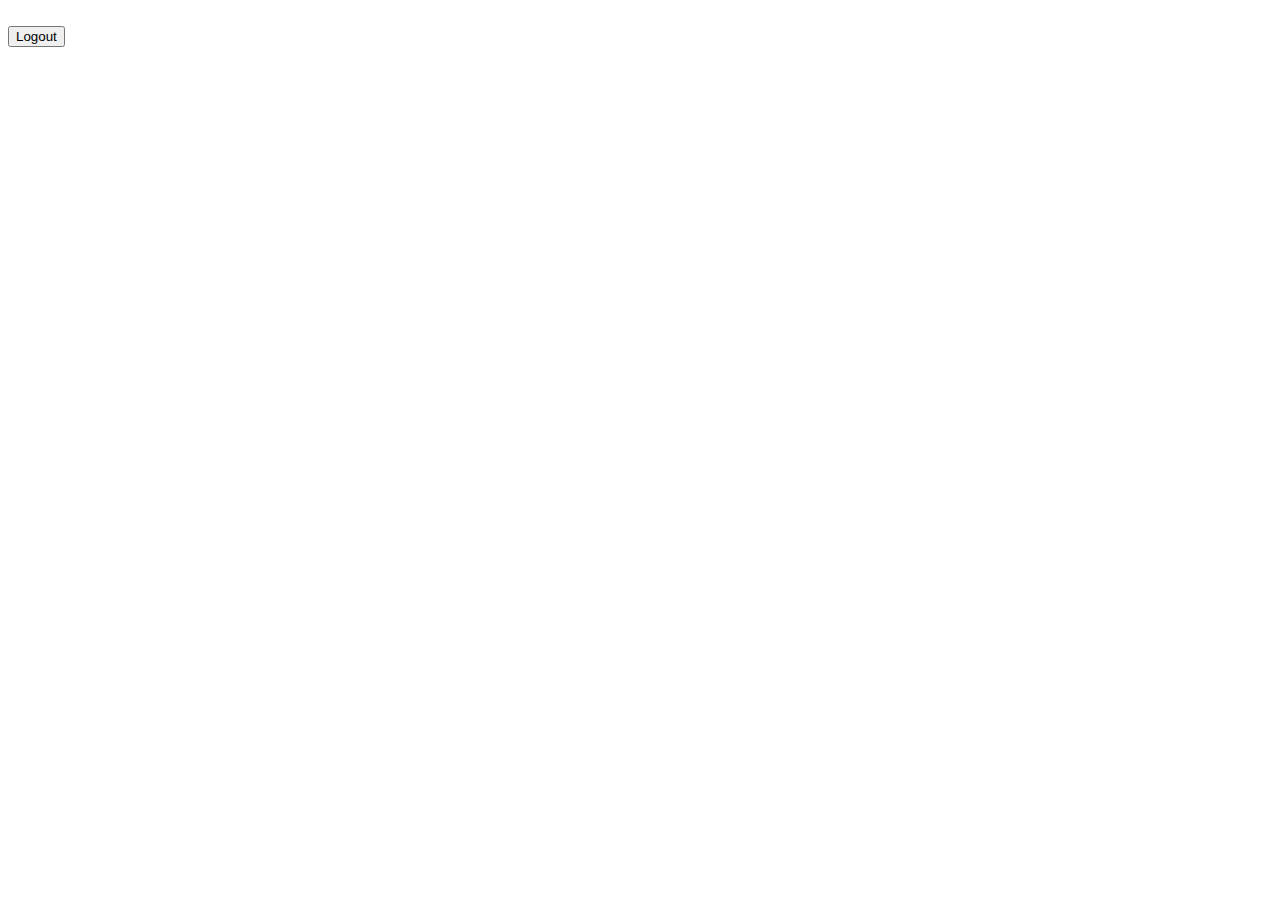
==== home.html @ 81454a22 "Add files via upload" ====
<!DOCTYPE html>
<html lang="en">
<head>
    <link rel="icon" type="image/png" href="favicons/icons-favicon.ico">

<link rel="stylesheet" type="text/css" href="css/css-bootstrap.min.css">

<link rel="stylesheet" type="text/css" href="css/css-font-awesome.min.css">

<link rel="stylesheet" type="text/css" href="css/css-material-design-iconic-font.min.css">

<link rel="stylesheet" type="text/css" href="css/animate-animate.css">

<link rel="stylesheet" type="text/css" href="css/css-hamburgers-hamburgers.min.css">

<link rel="stylesheet" type="text/css" href="css/css-animsition.min.css">

<link rel="stylesheet" type="text/css" href="css/select2-select2.min.css">

<link rel="stylesheet" type="text/css" href="css/daterangepicker-daterangepicker.css">

<link rel="stylesheet" type="text/css" href="css/css-util.css">
<link rel="stylesheet" type="text/css" href="css/css-main.css">
    <meta charset="UTF-8">
    <meta http-equiv="X-UA-Compatible" content="IE=edge">
    <meta name="viewport" content="width=device-width, initial-scale=1.0">
    <script src="s.js"></script>
    <br>
    <div class="wrap-login100-form-btn"style="width: 30%">
        <div class="login100-form-bgbtn"></div>
        <button type="logout" id="logou" class="login100-form-btn" onclick="logout()">Logout</button>
        </div>
        <br>
        <iframe src="https://trinket.io/embed/python/a17ed9e27e?outputOnly=true&runOption=run&start=result" width="100%" height="600" frameborder="0" marginwidth="0" marginheight="0" allowfullscreen></iframe>
    <title>Encrypt!</title>
</head>
<body>
    
</body>
</html>
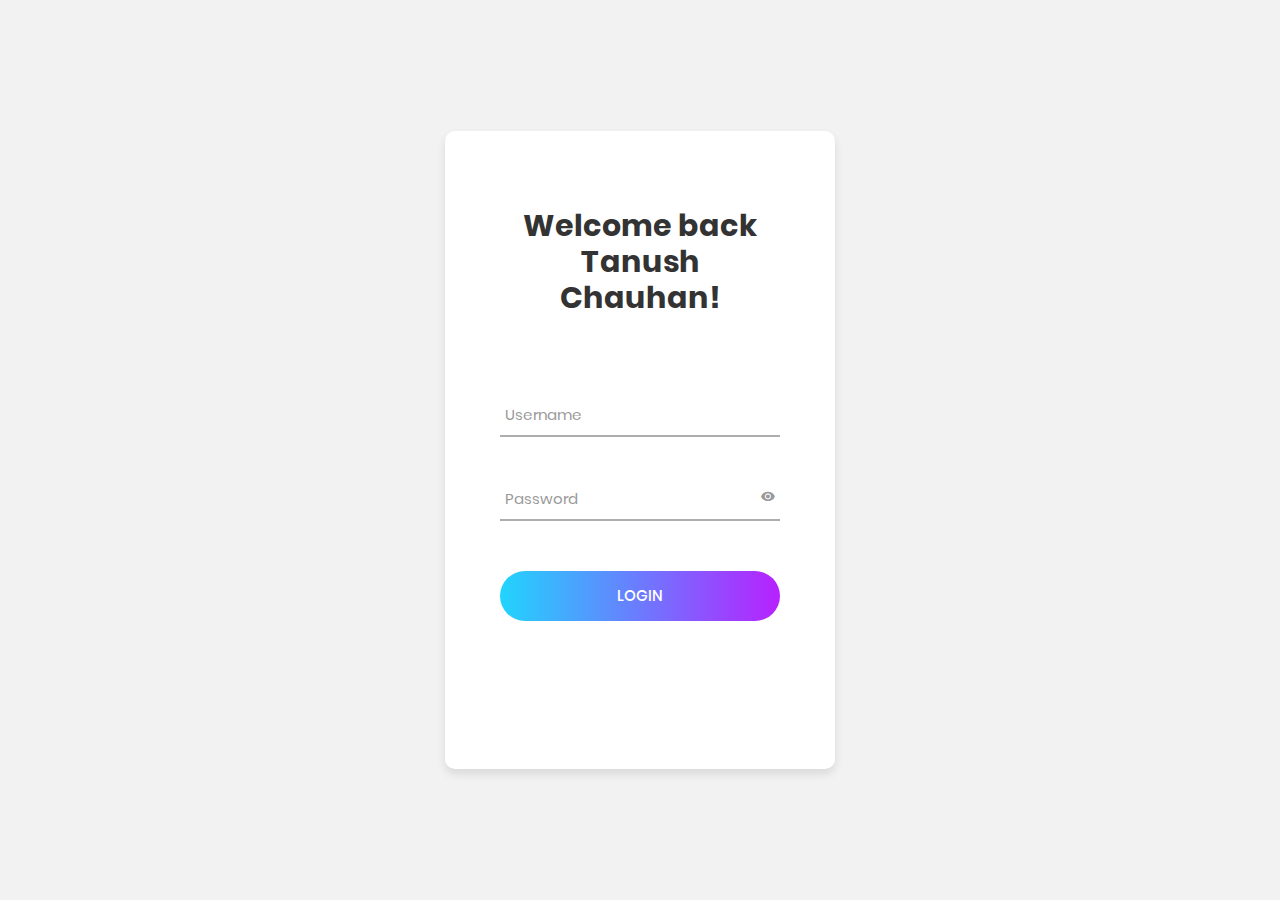
==== commit 10eb454f: "Added faster mode" ====
--- a/home.html
+++ b/home.html
@@ -31,10 +31,11 @@
         <button type="logout" id="logou" class="login100-form-btn" onclick="logout()">Logout</button>
         </div>
         <br>
+        <iframe src="https://trinket.io/embed/python/843df95b56?outputOnly=true&runOption=run&start=result" width="100%" height="600" frameborder="0" marginwidth="0" marginheight="0" allowfullscreen></iframe>
         <iframe src="https://trinket.io/embed/python/a17ed9e27e?outputOnly=true&runOption=run&start=result" width="100%" height="600" frameborder="0" marginwidth="0" marginheight="0" allowfullscreen></iframe>
     <title>Encrypt!</title>
 </head>
 <body>
     
 </body>
-</html>+</html>
--- a/css/css-material-design-iconic-font.min.css
+++ b/css/css-material-design-iconic-font.min.css
@@ -0,0 +1 @@
+@font-face{font-family:Material-Design-Iconic-Font;src:url(../fonts/fonts-Material-Design-Iconic-Font.woff2) format('woff2'),url(../fonts/fonts-Material-Design-Iconic-Font.woff) format('woff'),url(../fonts/fonts-Material-Design-Iconic-Font.ttf) format('truetype')}.zmdi{display:inline-block;font:normal normal normal 14px/1 'Material-Design-Iconic-Font';font-size:inherit;text-rendering:auto;-webkit-font-smoothing:antialiased;-moz-osx-font-smoothing:grayscale}.zmdi-hc-lg{font-size:1.33333333em;line-height:.75em;vertical-align:-15%}.zmdi-hc-2x{font-size:2em}.zmdi-hc-3x{font-size:3em}.zmdi-hc-4x{font-size:4em}.zmdi-hc-5x{font-size:5em}.zmdi-hc-fw{width:1.28571429em;text-align:center}.zmdi-hc-ul{padding-left:0;margin-left:2.14285714em;list-style-type:none}.zmdi-hc-ul>li{position:relative}.zmdi-hc-li{position:absolute;left:-2.14285714em;width:2.14285714em;top:.14285714em;text-align:center}.zmdi-hc-li.zmdi-hc-lg{left:-1.85714286em}.zmdi-hc-border{padding:.1em .25em;border:solid .1em #9e9e9e;border-radius:2px}.zmdi-hc-border-circle{padding:.1em .25em;border:solid .1em #9e9e9e;border-radius:50%}.zmdi.pull-left{float:left;margin-right:.15em}.zmdi.pull-right{float:right;margin-left:.15em}.zmdi-hc-spin{-webkit-animation:zmdi-spin 1.5s infinite linear;animation:zmdi-spin 1.5s infinite linear}.zmdi-hc-spin-reverse{-webkit-animation:zmdi-spin-reverse 1.5s infinite linear;animation:zmdi-spin-reverse 1.5s infinite linear}@-webkit-keyframes zmdi-spin{0%{-webkit-transform:rotate(0deg);transform:rotate(0deg)}100%{-webkit-transform:rotate(359deg);transform:rotate(359deg)}}@keyframes zmdi-spin{0%{-webkit-transform:rotate(0deg);transform:rotate(0deg)}100%{-webkit-transform:rotate(359deg);transform:rotate(359deg)}}@-webkit-keyframes zmdi-spin-reverse{0%{-webkit-transform:rotate(0deg);transform:rotate(0deg)}100%{-webkit-transform:rotate(-359deg);transform:rotate(-359deg)}}@keyframes zmdi-spin-reverse{0%{-webkit-transform:rotate(0deg);transform:rotate(0deg)}100%{-webkit-transform:rotate(-359deg);transform:rotate(-359deg)}}.zmdi-hc-rotate-90{-webkit-transform:rotate(90deg);-ms-transform:rotate(90deg);transform:rotate(90deg)}.zmdi-hc-rotate-180{-webkit-transform:rotate(180deg);-ms-transform:rotate(180deg);transform:rotate(180deg)}.zmdi-hc-rotate-270{-webkit-transform:rotate(270deg);-ms-transform:rotate(270deg);transform:rotate(270deg)}.zmdi-hc-flip-horizontal{-webkit-transform:scale(-1,1);-ms-transform:scale(-1,1);transform:scale(-1,1)}.zmdi-hc-flip-vertical{-webkit-transform:scale(1,-1);-ms-transform:scale(1,-1);transform:scale(1,-1)}.zmdi-hc-stack{position:relative;display:inline-block;width:2em;height:2em;line-height:2em;vertical-align:middle}.zmdi-hc-stack-1x,.zmdi-hc-stack-2x{position:absolute;left:0;width:100%;text-align:center}.zmdi-hc-stack-1x{line-height:inherit}.zmdi-hc-stack-2x{font-size:2em}.zmdi-hc-inverse{color:#fff}.zmdi-3d-rotation:before{content:'\f101'}.zmdi-airplane-off:before{content:'\f102'}.zmdi-airplane:before{content:'\f103'}.zmdi-album:before{content:'\f104'}.zmdi-archive:before{content:'\f105'}.zmdi-assignment-account:before{content:'\f106'}.zmdi-assignment-alert:before{content:'\f107'}.zmdi-assignment-check:before{content:'\f108'}.zmdi-assignment-o:before{content:'\f109'}.zmdi-assignment-return:before{content:'\f10a'}.zmdi-assignment-returned:before{content:'\f10b'}.zmdi-assignment:before{content:'\f10c'}.zmdi-attachment-alt:before{content:'\f10d'}.zmdi-attachment:before{content:'\f10e'}.zmdi-audio:before{content:'\f10f'}.zmdi-badge-check:before{content:'\f110'}.zmdi-balance-wallet:before{content:'\f111'}.zmdi-balance:before{content:'\f112'}.zmdi-battery-alert:before{content:'\f113'}.zmdi-battery-flash:before{content:'\f114'}.zmdi-battery-unknown:before{content:'\f115'}.zmdi-battery:before{content:'\f116'}.zmdi-bike:before{content:'\f117'}.zmdi-block-alt:before{content:'\f118'}.zmdi-block:before{content:'\f119'}.zmdi-boat:before{content:'\f11a'}.zmdi-book-image:before{content:'\f11b'}.zmdi-book:before{content:'\f11c'}.zmdi-bookmark-outline:before{content:'\f11d'}.zmdi-bookmark:before{content:'\f11e'}.zmdi-brush:before{content:'\f11f'}.zmdi-bug:before{content:'\f120'}.zmdi-bus:before{content:'\f121'}.zmdi-cake:before{content:'\f122'}.zmdi-car-taxi:before{content:'\f123'}.zmdi-car-wash:before{content:'\f124'}.zmdi-car:before{content:'\f125'}.zmdi-card-giftcard:before{content:'\f126'}.zmdi-card-membership:before{content:'\f127'}.zmdi-card-travel:before{content:'\f128'}.zmdi-card:before{content:'\f129'}.zmdi-case-check:before{content:'\f12a'}.zmdi-case-download:before{content:'\f12b'}.zmdi-case-play:before{content:'\f12c'}.zmdi-case:before{content:'\f12d'}.zmdi-cast-connected:before{content:'\f12e'}.zmdi-cast:before{content:'\f12f'}.zmdi-chart-donut:before{content:'\f130'}.zmdi-chart:before{content:'\f131'}.zmdi-city-alt:before{content:'\f132'}.zmdi-city:before{content:'\f133'}.zmdi-close-circle-o:before{content:'\f134'}.zmdi-close-circle:before{content:'\f135'}.zmdi-close:before{content:'\f136'}.zmdi-cocktail:before{content:'\f137'}.zmdi-code-setting:before{content:'\f138'}.zmdi-code-smartphone:before{content:'\f139'}.zmdi-code:before{content:'\f13a'}.zmdi-coffee:before{content:'\f13b'}.zmdi-collection-bookmark:before{content:'\f13c'}.zmdi-collection-case-play:before{content:'\f13d'}.zmdi-collection-folder-image:before{content:'\f13e'}.zmdi-collection-image-o:before{content:'\f13f'}.zmdi-collection-image:before{content:'\f140'}.zmdi-collection-item-1:before{content:'\f141'}.zmdi-collection-item-2:before{content:'\f142'}.zmdi-collection-item-3:before{content:'\f143'}.zmdi-collection-item-4:before{content:'\f144'}.zmdi-collection-item-5:before{content:'\f145'}.zmdi-collection-item-6:before{content:'\f146'}.zmdi-collection-item-7:before{content:'\f147'}.zmdi-collection-item-8:before{content:'\f148'}.zmdi-collection-item-9-plus:before{content:'\f149'}.zmdi-collection-item-9:before{content:'\f14a'}.zmdi-collection-item:before{content:'\f14b'}.zmdi-collection-music:before{content:'\f14c'}.zmdi-collection-pdf:before{content:'\f14d'}.zmdi-collection-plus:before{content:'\f14e'}.zmdi-collection-speaker:before{content:'\f14f'}.zmdi-collection-text:before{content:'\f150'}.zmdi-collection-video:before{content:'\f151'}.zmdi-compass:before{content:'\f152'}.zmdi-cutlery:before{content:'\f153'}.zmdi-delete:before{content:'\f154'}.zmdi-dialpad:before{content:'\f155'}.zmdi-dns:before{content:'\f156'}.zmdi-drink:before{content:'\f157'}.zmdi-edit:before{content:'\f158'}.zmdi-email-open:before{content:'\f159'}.zmdi-email:before{content:'\f15a'}.zmdi-eye-off:before{content:'\f15b'}.zmdi-eye:before{content:'\f15c'}.zmdi-eyedropper:before{content:'\f15d'}.zmdi-favorite-outline:before{content:'\f15e'}.zmdi-favorite:before{content:'\f15f'}.zmdi-filter-list:before{content:'\f160'}.zmdi-fire:before{content:'\f161'}.zmdi-flag:before{content:'\f162'}.zmdi-flare:before{content:'\f163'}.zmdi-flash-auto:before{content:'\f164'}.zmdi-flash-off:before{content:'\f165'}.zmdi-flash:before{content:'\f166'}.zmdi-flip:before{content:'\f167'}.zmdi-flower-alt:before{content:'\f168'}.zmdi-flower:before{content:'\f169'}.zmdi-font:before{content:'\f16a'}.zmdi-fullscreen-alt:before{content:'\f16b'}.zmdi-fullscreen-exit:before{content:'\f16c'}.zmdi-fullscreen:before{content:'\f16d'}.zmdi-functions:before{content:'\f16e'}.zmdi-gas-station:before{content:'\f16f'}.zmdi-gesture:before{content:'\f170'}.zmdi-globe-alt:before{content:'\f171'}.zmdi-globe-lock:before{content:'\f172'}.zmdi-globe:before{content:'\f173'}.zmdi-graduation-cap:before{content:'\f174'}.zmdi-home:before{content:'\f175'}.zmdi-hospital-alt:before{content:'\f176'}.zmdi-hospital:before{content:'\f177'}.zmdi-hotel:before{content:'\f178'}.zmdi-hourglass-alt:before{content:'\f179'}.zmdi-hourglass-outline:before{content:'\f17a'}.zmdi-hourglass:before{content:'\f17b'}.zmdi-http:before{content:'\f17c'}.zmdi-image-alt:before{content:'\f17d'}.zmdi-image-o:before{content:'\f17e'}.zmdi-image:before{content:'\f17f'}.zmdi-inbox:before{content:'\f180'}.zmdi-invert-colors-off:before{content:'\f181'}.zmdi-invert-colors:before{content:'\f182'}.zmdi-key:before{content:'\f183'}.zmdi-label-alt-outline:before{content:'\f184'}.zmdi-label-alt:before{content:'\f185'}.zmdi-label-heart:before{content:'\f186'}.zmdi-label:before{content:'\f187'}.zmdi-labels:before{content:'\f188'}.zmdi-lamp:before{content:'\f189'}.zmdi-landscape:before{content:'\f18a'}.zmdi-layers-off:before{content:'\f18b'}.zmdi-layers:before{content:'\f18c'}.zmdi-library:before{content:'\f18d'}.zmdi-link:before{content:'\f18e'}.zmdi-lock-open:before{content:'\f18f'}.zmdi-lock-outline:before{content:'\f190'}.zmdi-lock:before{content:'\f191'}.zmdi-mail-reply-all:before{content:'\f192'}.zmdi-mail-reply:before{content:'\f193'}.zmdi-mail-send:before{content:'\f194'}.zmdi-mall:before{content:'\f195'}.zmdi-map:before{content:'\f196'}.zmdi-menu:before{content:'\f197'}.zmdi-money-box:before{content:'\f198'}.zmdi-money-off:before{content:'\f199'}.zmdi-money:before{content:'\f19a'}.zmdi-more-vert:before{content:'\f19b'}.zmdi-more:before{content:'\f19c'}.zmdi-movie-alt:before{content:'\f19d'}.zmdi-movie:before{content:'\f19e'}.zmdi-nature-people:before{content:'\f19f'}.zmdi-nature:before{content:'\f1a0'}.zmdi-navigation:before{content:'\f1a1'}.zmdi-open-in-browser:before{content:'\f1a2'}.zmdi-open-in-new:before{content:'\f1a3'}.zmdi-palette:before{content:'\f1a4'}.zmdi-parking:before{content:'\f1a5'}.zmdi-pin-account:before{content:'\f1a6'}.zmdi-pin-assistant:before{content:'\f1a7'}.zmdi-pin-drop:before{content:'\f1a8'}.zmdi-pin-help:before{content:'\f1a9'}.zmdi-pin-off:before{content:'\f1aa'}.zmdi-pin:before{content:'\f1ab'}.zmdi-pizza:before{content:'\f1ac'}.zmdi-plaster:before{content:'\f1ad'}.zmdi-power-setting:before{content:'\f1ae'}.zmdi-power:before{content:'\f1af'}.zmdi-print:before{content:'\f1b0'}.zmdi-puzzle-piece:before{content:'\f1b1'}.zmdi-quote:before{content:'\f1b2'}.zmdi-railway:before{content:'\f1b3'}.zmdi-receipt:before{content:'\f1b4'}.zmdi-refresh-alt:before{content:'\f1b5'}.zmdi-refresh-sync-alert:before{content:'\f1b6'}.zmdi-refresh-sync-off:before{content:'\f1b7'}.zmdi-refresh-sync:before{content:'\f1b8'}.zmdi-refresh:before{content:'\f1b9'}.zmdi-roller:before{content:'\f1ba'}.zmdi-ruler:before{content:'\f1bb'}.zmdi-scissors:before{content:'\f1bc'}.zmdi-screen-rotation-lock:before{content:'\f1bd'}.zmdi-screen-rotation:before{content:'\f1be'}.zmdi-search-for:before{content:'\f1bf'}.zmdi-search-in-file:before{content:'\f1c0'}.zmdi-search-in-page:before{content:'\f1c1'}.zmdi-search-replace:before{content:'\f1c2'}.zmdi-search:before{content:'\f1c3'}.zmdi-seat:before{content:'\f1c4'}.zmdi-settings-square:before{content:'\f1c5'}.zmdi-settings:before{content:'\f1c6'}.zmdi-shield-check:before{content:'\f1c7'}.zmdi-shield-security:before{content:'\f1c8'}.zmdi-shopping-basket:before{content:'\f1c9'}.zmdi-shopping-cart-plus:before{content:'\f1ca'}.zmdi-shopping-cart:before{content:'\f1cb'}.zmdi-sign-in:before{content:'\f1cc'}.zmdi-sort-amount-asc:before{content:'\f1cd'}.zmdi-sort-amount-desc:before{content:'\f1ce'}.zmdi-sort-asc:before{content:'\f1cf'}.zmdi-sort-desc:before{content:'\f1d0'}.zmdi-spellcheck:before{content:'\f1d1'}.zmdi-storage:before{content:'\f1d2'}.zmdi-store-24:before{content:'\f1d3'}.zmdi-store:before{content:'\f1d4'}.zmdi-subway:before{content:'\f1d5'}.zmdi-sun:before{content:'\f1d6'}.zmdi-tab-unselected:before{content:'\f1d7'}.zmdi-tab:before{content:'\f1d8'}.zmdi-tag-close:before{content:'\f1d9'}.zmdi-tag-more:before{content:'\f1da'}.zmdi-tag:before{content:'\f1db'}.zmdi-thumb-down:before{content:'\f1dc'}.zmdi-thumb-up-down:before{content:'\f1dd'}.zmdi-thumb-up:before{content:'\f1de'}.zmdi-ticket-star:before{content:'\f1df'}.zmdi-toll:before{content:'\f1e0'}.zmdi-toys:before{content:'\f1e1'}.zmdi-traffic:before{content:'\f1e2'}.zmdi-translate:before{content:'\f1e3'}.zmdi-triangle-down:before{content:'\f1e4'}.zmdi-triangle-up:before{content:'\f1e5'}.zmdi-truck:before{content:'\f1e6'}.zmdi-turning-sign:before{content:'\f1e7'}.zmdi-wallpaper:before{content:'\f1e8'}.zmdi-washing-machine:before{content:'\f1e9'}.zmdi-window-maximize:before{content:'\f1ea'}.zmdi-window-minimize:before{content:'\f1eb'}.zmdi-window-restore:before{content:'\f1ec'}.zmdi-wrench:before{content:'\f1ed'}.zmdi-zoom-in:before{content:'\f1ee'}.zmdi-zoom-out:before{content:'\f1ef'}.zmdi-alert-circle-o:before{content:'\f1f0'}.zmdi-alert-circle:before{content:'\f1f1'}.zmdi-alert-octagon:before{content:'\f1f2'}.zmdi-alert-polygon:before{content:'\f1f3'}.zmdi-alert-triangle:before{content:'\f1f4'}.zmdi-help-outline:before{content:'\f1f5'}.zmdi-help:before{content:'\f1f6'}.zmdi-info-outline:before{content:'\f1f7'}.zmdi-info:before{content:'\f1f8'}.zmdi-notifications-active:before{content:'\f1f9'}.zmdi-notifications-add:before{content:'\f1fa'}.zmdi-notifications-none:before{content:'\f1fb'}.zmdi-notifications-off:before{content:'\f1fc'}.zmdi-notifications-paused:before{content:'\f1fd'}.zmdi-notifications:before{content:'\f1fe'}.zmdi-account-add:before{content:'\f1ff'}.zmdi-account-box-mail:before{content:'\f200'}.zmdi-account-box-o:before{content:'\f201'}.zmdi-account-box-phone:before{content:'\f202'}.zmdi-account-box:before{content:'\f203'}.zmdi-account-calendar:before{content:'\f204'}.zmdi-account-circle:before{content:'\f205'}.zmdi-account-o:before{content:'\f206'}.zmdi-account:before{content:'\f207'}.zmdi-accounts-add:before{content:'\f208'}.zmdi-accounts-alt:before{content:'\f209'}.zmdi-accounts-list-alt:before{content:'\f20a'}.zmdi-accounts-list:before{content:'\f20b'}.zmdi-accounts-outline:before{content:'\f20c'}.zmdi-accounts:before{content:'\f20d'}.zmdi-face:before{content:'\f20e'}.zmdi-female:before{content:'\f20f'}.zmdi-male-alt:before{content:'\f210'}.zmdi-male-female:before{content:'\f211'}.zmdi-male:before{content:'\f212'}.zmdi-mood-bad:before{content:'\f213'}.zmdi-mood:before{content:'\f214'}.zmdi-run:before{content:'\f215'}.zmdi-walk:before{content:'\f216'}.zmdi-cloud-box:before{content:'\f217'}.zmdi-cloud-circle:before{content:'\f218'}.zmdi-cloud-done:before{content:'\f219'}.zmdi-cloud-download:before{content:'\f21a'}.zmdi-cloud-off:before{content:'\f21b'}.zmdi-cloud-outline-alt:before{content:'\f21c'}.zmdi-cloud-outline:before{content:'\f21d'}.zmdi-cloud-upload:before{content:'\f21e'}.zmdi-cloud:before{content:'\f21f'}.zmdi-download:before{content:'\f220'}.zmdi-file-plus:before{content:'\f221'}.zmdi-file-text:before{content:'\f222'}.zmdi-file:before{content:'\f223'}.zmdi-folder-outline:before{content:'\f224'}.zmdi-folder-person:before{content:'\f225'}.zmdi-folder-star-alt:before{content:'\f226'}.zmdi-folder-star:before{content:'\f227'}.zmdi-folder:before{content:'\f228'}.zmdi-gif:before{content:'\f229'}.zmdi-upload:before{content:'\f22a'}.zmdi-border-all:before{content:'\f22b'}.zmdi-border-bottom:before{content:'\f22c'}.zmdi-border-clear:before{content:'\f22d'}.zmdi-border-color:before{content:'\f22e'}.zmdi-border-horizontal:before{content:'\f22f'}.zmdi-border-inner:before{content:'\f230'}.zmdi-border-left:before{content:'\f231'}.zmdi-border-outer:before{content:'\f232'}.zmdi-border-right:before{content:'\f233'}.zmdi-border-style:before{content:'\f234'}.zmdi-border-top:before{content:'\f235'}.zmdi-border-vertical:before{content:'\f236'}.zmdi-copy:before{content:'\f237'}.zmdi-crop:before{content:'\f238'}.zmdi-format-align-center:before{content:'\f239'}.zmdi-format-align-justify:before{content:'\f23a'}.zmdi-format-align-left:before{content:'\f23b'}.zmdi-format-align-right:before{content:'\f23c'}.zmdi-format-bold:before{content:'\f23d'}.zmdi-format-clear-all:before{content:'\f23e'}.zmdi-format-clear:before{content:'\f23f'}.zmdi-format-color-fill:before{content:'\f240'}.zmdi-format-color-reset:before{content:'\f241'}.zmdi-format-color-text:before{content:'\f242'}.zmdi-format-indent-decrease:before{content:'\f243'}.zmdi-format-indent-increase:before{content:'\f244'}.zmdi-format-italic:before{content:'\f245'}.zmdi-format-line-spacing:before{content:'\f246'}.zmdi-format-list-bulleted:before{content:'\f247'}.zmdi-format-list-numbered:before{content:'\f248'}.zmdi-format-ltr:before{content:'\f249'}.zmdi-format-rtl:before{content:'\f24a'}.zmdi-format-size:before{content:'\f24b'}.zmdi-format-strikethrough-s:before{content:'\f24c'}.zmdi-format-strikethrough:before{content:'\f24d'}.zmdi-format-subject:before{content:'\f24e'}.zmdi-format-underlined:before{content:'\f24f'}.zmdi-format-valign-bottom:before{content:'\f250'}.zmdi-format-valign-center:before{content:'\f251'}.zmdi-format-valign-top:before{content:'\f252'}.zmdi-redo:before{content:'\f253'}.zmdi-select-all:before{content:'\f254'}.zmdi-space-bar:before{content:'\f255'}.zmdi-text-format:before{content:'\f256'}.zmdi-transform:before{content:'\f257'}.zmdi-undo:before{content:'\f258'}.zmdi-wrap-text:before{content:'\f259'}.zmdi-comment-alert:before{content:'\f25a'}.zmdi-comment-alt-text:before{content:'\f25b'}.zmdi-comment-alt:before{content:'\f25c'}.zmdi-comment-edit:before{content:'\f25d'}.zmdi-comment-image:before{content:'\f25e'}.zmdi-comment-list:before{content:'\f25f'}.zmdi-comment-more:before{content:'\f260'}.zmdi-comment-outline:before{content:'\f261'}.zmdi-comment-text-alt:before{content:'\f262'}.zmdi-comment-text:before{content:'\f263'}.zmdi-comment-video:before{content:'\f264'}.zmdi-comment:before{content:'\f265'}.zmdi-comments:before{content:'\f266'}.zmdi-check-all:before{content:'\f267'}.zmdi-check-circle-u:before{content:'\f268'}.zmdi-check-circle:before{content:'\f269'}.zmdi-check-square:before{content:'\f26a'}.zmdi-check:before{content:'\f26b'}.zmdi-circle-o:before{content:'\f26c'}.zmdi-circle:before{content:'\f26d'}.zmdi-dot-circle-alt:before{content:'\f26e'}.zmdi-dot-circle:before{content:'\f26f'}.zmdi-minus-circle-outline:before{content:'\f270'}.zmdi-minus-circle:before{content:'\f271'}.zmdi-minus-square:before{content:'\f272'}.zmdi-minus:before{content:'\f273'}.zmdi-plus-circle-o-duplicate:before{content:'\f274'}.zmdi-plus-circle-o:before{content:'\f275'}.zmdi-plus-circle:before{content:'\f276'}.zmdi-plus-square:before{content:'\f277'}.zmdi-plus:before{content:'\f278'}.zmdi-square-o:before{content:'\f279'}.zmdi-star-circle:before{content:'\f27a'}.zmdi-star-half:before{content:'\f27b'}.zmdi-star-outline:before{content:'\f27c'}.zmdi-star:before{content:'\f27d'}.zmdi-bluetooth-connected:before{content:'\f27e'}.zmdi-bluetooth-off:before{content:'\f27f'}.zmdi-bluetooth-search:before{content:'\f280'}.zmdi-bluetooth-setting:before{content:'\f281'}.zmdi-bluetooth:before{content:'\f282'}.zmdi-camera-add:before{content:'\f283'}.zmdi-camera-alt:before{content:'\f284'}.zmdi-camera-bw:before{content:'\f285'}.zmdi-camera-front:before{content:'\f286'}.zmdi-camera-mic:before{content:'\f287'}.zmdi-camera-party-mode:before{content:'\f288'}.zmdi-camera-rear:before{content:'\f289'}.zmdi-camera-roll:before{content:'\f28a'}.zmdi-camera-switch:before{content:'\f28b'}.zmdi-camera:before{content:'\f28c'}.zmdi-card-alert:before{content:'\f28d'}.zmdi-card-off:before{content:'\f28e'}.zmdi-card-sd:before{content:'\f28f'}.zmdi-card-sim:before{content:'\f290'}.zmdi-desktop-mac:before{content:'\f291'}.zmdi-desktop-windows:before{content:'\f292'}.zmdi-device-hub:before{content:'\f293'}.zmdi-devices-off:before{content:'\f294'}.zmdi-devices:before{content:'\f295'}.zmdi-dock:before{content:'\f296'}.zmdi-floppy:before{content:'\f297'}.zmdi-gamepad:before{content:'\f298'}.zmdi-gps-dot:before{content:'\f299'}.zmdi-gps-off:before{content:'\f29a'}.zmdi-gps:before{content:'\f29b'}.zmdi-headset-mic:before{content:'\f29c'}.zmdi-headset:before{content:'\f29d'}.zmdi-input-antenna:before{content:'\f29e'}.zmdi-input-composite:before{content:'\f29f'}.zmdi-input-hdmi:before{content:'\f2a0'}.zmdi-input-power:before{content:'\f2a1'}.zmdi-input-svideo:before{content:'\f2a2'}.zmdi-keyboard-hide:before{content:'\f2a3'}.zmdi-keyboard:before{content:'\f2a4'}.zmdi-laptop-chromebook:before{content:'\f2a5'}.zmdi-laptop-mac:before{content:'\f2a6'}.zmdi-laptop:before{content:'\f2a7'}.zmdi-mic-off:before{content:'\f2a8'}.zmdi-mic-outline:before{content:'\f2a9'}.zmdi-mic-setting:before{content:'\f2aa'}.zmdi-mic:before{content:'\f2ab'}.zmdi-mouse:before{content:'\f2ac'}.zmdi-network-alert:before{content:'\f2ad'}.zmdi-network-locked:before{content:'\f2ae'}.zmdi-network-off:before{content:'\f2af'}.zmdi-network-outline:before{content:'\f2b0'}.zmdi-network-setting:before{content:'\f2b1'}.zmdi-network:before{content:'\f2b2'}.zmdi-phone-bluetooth:before{content:'\f2b3'}.zmdi-phone-end:before{content:'\f2b4'}.zmdi-phone-forwarded:before{content:'\f2b5'}.zmdi-phone-in-talk:before{content:'\f2b6'}.zmdi-phone-locked:before{content:'\f2b7'}.zmdi-phone-missed:before{content:'\f2b8'}.zmdi-phone-msg:before{content:'\f2b9'}.zmdi-phone-paused:before{content:'\f2ba'}.zmdi-phone-ring:before{content:'\f2bb'}.zmdi-phone-setting:before{content:'\f2bc'}.zmdi-phone-sip:before{content:'\f2bd'}.zmdi-phone:before{content:'\f2be'}.zmdi-portable-wifi-changes:before{content:'\f2bf'}.zmdi-portable-wifi-off:before{content:'\f2c0'}.zmdi-portable-wifi:before{content:'\f2c1'}.zmdi-radio:before{content:'\f2c2'}.zmdi-reader:before{content:'\f2c3'}.zmdi-remote-control-alt:before{content:'\f2c4'}.zmdi-remote-control:before{content:'\f2c5'}.zmdi-router:before{content:'\f2c6'}.zmdi-scanner:before{content:'\f2c7'}.zmdi-smartphone-android:before{content:'\f2c8'}.zmdi-smartphone-download:before{content:'\f2c9'}.zmdi-smartphone-erase:before{content:'\f2ca'}.zmdi-smartphone-info:before{content:'\f2cb'}.zmdi-smartphone-iphone:before{content:'\f2cc'}.zmdi-smartphone-landscape-lock:before{content:'\f2cd'}.zmdi-smartphone-landscape:before{content:'\f2ce'}.zmdi-smartphone-lock:before{content:'\f2cf'}.zmdi-smartphone-portrait-lock:before{content:'\f2d0'}.zmdi-smartphone-ring:before{content:'\f2d1'}.zmdi-smartphone-setting:before{content:'\f2d2'}.zmdi-smartphone-setup:before{content:'\f2d3'}.zmdi-smartphone:before{content:'\f2d4'}.zmdi-speaker:before{content:'\f2d5'}.zmdi-tablet-android:before{content:'\f2d6'}.zmdi-tablet-mac:before{content:'\f2d7'}.zmdi-tablet:before{content:'\f2d8'}.zmdi-tv-alt-play:before{content:'\f2d9'}.zmdi-tv-list:before{content:'\f2da'}.zmdi-tv-play:before{content:'\f2db'}.zmdi-tv:before{content:'\f2dc'}.zmdi-usb:before{content:'\f2dd'}.zmdi-videocam-off:before{content:'\f2de'}.zmdi-videocam-switch:before{content:'\f2df'}.zmdi-videocam:before{content:'\f2e0'}.zmdi-watch:before{content:'\f2e1'}.zmdi-wifi-alt-2:before{content:'\f2e2'}.zmdi-wifi-alt:before{content:'\f2e3'}.zmdi-wifi-info:before{content:'\f2e4'}.zmdi-wifi-lock:before{content:'\f2e5'}.zmdi-wifi-off:before{content:'\f2e6'}.zmdi-wifi-outline:before{content:'\f2e7'}.zmdi-wifi:before{content:'\f2e8'}.zmdi-arrow-left-bottom:before{content:'\f2e9'}.zmdi-arrow-left:before{content:'\f2ea'}.zmdi-arrow-merge:before{content:'\f2eb'}.zmdi-arrow-missed:before{content:'\f2ec'}.zmdi-arrow-right-top:before{content:'\f2ed'}.zmdi-arrow-right:before{content:'\f2ee'}.zmdi-arrow-split:before{content:'\f2ef'}.zmdi-arrows:before{content:'\f2f0'}.zmdi-caret-down-circle:before{content:'\f2f1'}.zmdi-caret-down:before{content:'\f2f2'}.zmdi-caret-left-circle:before{content:'\f2f3'}.zmdi-caret-left:before{content:'\f2f4'}.zmdi-caret-right-circle:before{content:'\f2f5'}.zmdi-caret-right:before{content:'\f2f6'}.zmdi-caret-up-circle:before{content:'\f2f7'}.zmdi-caret-up:before{content:'\f2f8'}.zmdi-chevron-down:before{content:'\f2f9'}.zmdi-chevron-left:before{content:'\f2fa'}.zmdi-chevron-right:before{content:'\f2fb'}.zmdi-chevron-up:before{content:'\f2fc'}.zmdi-forward:before{content:'\f2fd'}.zmdi-long-arrow-down:before{content:'\f2fe'}.zmdi-long-arrow-left:before{content:'\f2ff'}.zmdi-long-arrow-return:before{content:'\f300'}.zmdi-long-arrow-right:before{content:'\f301'}.zmdi-long-arrow-tab:before{content:'\f302'}.zmdi-long-arrow-up:before{content:'\f303'}.zmdi-rotate-ccw:before{content:'\f304'}.zmdi-rotate-cw:before{content:'\f305'}.zmdi-rotate-left:before{content:'\f306'}.zmdi-rotate-right:before{content:'\f307'}.zmdi-square-down:before{content:'\f308'}.zmdi-square-right:before{content:'\f309'}.zmdi-swap-alt:before{content:'\f30a'}.zmdi-swap-vertical-circle:before{content:'\f30b'}.zmdi-swap-vertical:before{content:'\f30c'}.zmdi-swap:before{content:'\f30d'}.zmdi-trending-down:before{content:'\f30e'}.zmdi-trending-flat:before{content:'\f30f'}.zmdi-trending-up:before{content:'\f310'}.zmdi-unfold-less:before{content:'\f311'}.zmdi-unfold-more:before{content:'\f312'}.zmdi-apps:before{content:'\f313'}.zmdi-grid-off:before{content:'\f314'}.zmdi-grid:before{content:'\f315'}.zmdi-view-agenda:before{content:'\f316'}.zmdi-view-array:before{content:'\f317'}.zmdi-view-carousel:before{content:'\f318'}.zmdi-view-column:before{content:'\f319'}.zmdi-view-comfy:before{content:'\f31a'}.zmdi-view-compact:before{content:'\f31b'}.zmdi-view-dashboard:before{content:'\f31c'}.zmdi-view-day:before{content:'\f31d'}.zmdi-view-headline:before{content:'\f31e'}.zmdi-view-list-alt:before{content:'\f31f'}.zmdi-view-list:before{content:'\f320'}.zmdi-view-module:before{content:'\f321'}.zmdi-view-quilt:before{content:'\f322'}.zmdi-view-stream:before{content:'\f323'}.zmdi-view-subtitles:before{content:'\f324'}.zmdi-view-toc:before{content:'\f325'}.zmdi-view-web:before{content:'\f326'}.zmdi-view-week:before{content:'\f327'}.zmdi-widgets:before{content:'\f328'}.zmdi-alarm-check:before{content:'\f329'}.zmdi-alarm-off:before{content:'\f32a'}.zmdi-alarm-plus:before{content:'\f32b'}.zmdi-alarm-snooze:before{content:'\f32c'}.zmdi-alarm:before{content:'\f32d'}.zmdi-calendar-alt:before{content:'\f32e'}.zmdi-calendar-check:before{content:'\f32f'}.zmdi-calendar-close:before{content:'\f330'}.zmdi-calendar-note:before{content:'\f331'}.zmdi-calendar:before{content:'\f332'}.zmdi-time-countdown:before{content:'\f333'}.zmdi-time-interval:before{content:'\f334'}.zmdi-time-restore-setting:before{content:'\f335'}.zmdi-time-restore:before{content:'\f336'}.zmdi-time:before{content:'\f337'}.zmdi-timer-off:before{content:'\f338'}.zmdi-timer:before{content:'\f339'}.zmdi-android-alt:before{content:'\f33a'}.zmdi-android:before{content:'\f33b'}.zmdi-apple:before{content:'\f33c'}.zmdi-behance:before{content:'\f33d'}.zmdi-codepen:before{content:'\f33e'}.zmdi-dribbble:before{content:'\f33f'}.zmdi-dropbox:before{content:'\f340'}.zmdi-evernote:before{content:'\f341'}.zmdi-facebook-box:before{content:'\f342'}.zmdi-facebook:before{content:'\f343'}.zmdi-github-box:before{content:'\f344'}.zmdi-github:before{content:'\f345'}.zmdi-google-drive:before{content:'\f346'}.zmdi-google-earth:before{content:'\f347'}.zmdi-google-glass:before{content:'\f348'}.zmdi-google-maps:before{content:'\f349'}.zmdi-google-pages:before{content:'\f34a'}.zmdi-google-play:before{content:'\f34b'}.zmdi-google-plus-box:before{content:'\f34c'}.zmdi-google-plus:before{content:'\f34d'}.zmdi-google:before{content:'\f34e'}.zmdi-instagram:before{content:'\f34f'}.zmdi-language-css3:before{content:'\f350'}.zmdi-language-html5:before{content:'\f351'}.zmdi-language-javascript:before{content:'\f352'}.zmdi-language-python-alt:before{content:'\f353'}.zmdi-language-python:before{content:'\f354'}.zmdi-lastfm:before{content:'\f355'}.zmdi-linkedin-box:before{content:'\f356'}.zmdi-paypal:before{content:'\f357'}.zmdi-pinterest-box:before{content:'\f358'}.zmdi-pocket:before{content:'\f359'}.zmdi-polymer:before{content:'\f35a'}.zmdi-share:before{content:'\f35b'}.zmdi-stackoverflow:before{content:'\f35c'}.zmdi-steam-square:before{content:'\f35d'}.zmdi-steam:before{content:'\f35e'}.zmdi-twitter-box:before{content:'\f35f'}.zmdi-twitter:before{content:'\f360'}.zmdi-vk:before{content:'\f361'}.zmdi-wikipedia:before{content:'\f362'}.zmdi-windows:before{content:'\f363'}.zmdi-aspect-ratio-alt:before{content:'\f364'}.zmdi-aspect-ratio:before{content:'\f365'}.zmdi-blur-circular:before{content:'\f366'}.zmdi-blur-linear:before{content:'\f367'}.zmdi-blur-off:before{content:'\f368'}.zmdi-blur:before{content:'\f369'}.zmdi-brightness-2:before{content:'\f36a'}.zmdi-brightness-3:before{content:'\f36b'}.zmdi-brightness-4:before{content:'\f36c'}.zmdi-brightness-5:before{content:'\f36d'}.zmdi-brightness-6:before{content:'\f36e'}.zmdi-brightness-7:before{content:'\f36f'}.zmdi-brightness-auto:before{content:'\f370'}.zmdi-brightness-setting:before{content:'\f371'}.zmdi-broken-image:before{content:'\f372'}.zmdi-center-focus-strong:before{content:'\f373'}.zmdi-center-focus-weak:before{content:'\f374'}.zmdi-compare:before{content:'\f375'}.zmdi-crop-16-9:before{content:'\f376'}.zmdi-crop-3-2:before{content:'\f377'}.zmdi-crop-5-4:before{content:'\f378'}.zmdi-crop-7-5:before{content:'\f379'}.zmdi-crop-din:before{content:'\f37a'}.zmdi-crop-free:before{content:'\f37b'}.zmdi-crop-landscape:before{content:'\f37c'}.zmdi-crop-portrait:before{content:'\f37d'}.zmdi-crop-square:before{content:'\f37e'}.zmdi-exposure-alt:before{content:'\f37f'}.zmdi-exposure:before{content:'\f380'}.zmdi-filter-b-and-w:before{content:'\f381'}.zmdi-filter-center-focus:before{content:'\f382'}.zmdi-filter-frames:before{content:'\f383'}.zmdi-filter-tilt-shift:before{content:'\f384'}.zmdi-gradient:before{content:'\f385'}.zmdi-grain:before{content:'\f386'}.zmdi-graphic-eq:before{content:'\f387'}.zmdi-hdr-off:before{content:'\f388'}.zmdi-hdr-strong:before{content:'\f389'}.zmdi-hdr-weak:before{content:'\f38a'}.zmdi-hdr:before{content:'\f38b'}.zmdi-iridescent:before{content:'\f38c'}.zmdi-leak-off:before{content:'\f38d'}.zmdi-leak:before{content:'\f38e'}.zmdi-looks:before{content:'\f38f'}.zmdi-loupe:before{content:'\f390'}.zmdi-panorama-horizontal:before{content:'\f391'}.zmdi-panorama-vertical:before{content:'\f392'}.zmdi-panorama-wide-angle:before{content:'\f393'}.zmdi-photo-size-select-large:before{content:'\f394'}.zmdi-photo-size-select-small:before{content:'\f395'}.zmdi-picture-in-picture:before{content:'\f396'}.zmdi-slideshow:before{content:'\f397'}.zmdi-texture:before{content:'\f398'}.zmdi-tonality:before{content:'\f399'}.zmdi-vignette:before{content:'\f39a'}.zmdi-wb-auto:before{content:'\f39b'}.zmdi-eject-alt:before{content:'\f39c'}.zmdi-eject:before{content:'\f39d'}.zmdi-equalizer:before{content:'\f39e'}.zmdi-fast-forward:before{content:'\f39f'}.zmdi-fast-rewind:before{content:'\f3a0'}.zmdi-forward-10:before{content:'\f3a1'}.zmdi-forward-30:before{content:'\f3a2'}.zmdi-forward-5:before{content:'\f3a3'}.zmdi-hearing:before{content:'\f3a4'}.zmdi-pause-circle-outline:before{content:'\f3a5'}.zmdi-pause-circle:before{content:'\f3a6'}.zmdi-pause:before{content:'\f3a7'}.zmdi-play-circle-outline:before{content:'\f3a8'}.zmdi-play-circle:before{content:'\f3a9'}.zmdi-play:before{content:'\f3aa'}.zmdi-playlist-audio:before{content:'\f3ab'}.zmdi-playlist-plus:before{content:'\f3ac'}.zmdi-repeat-one:before{content:'\f3ad'}.zmdi-repeat:before{content:'\f3ae'}.zmdi-replay-10:before{content:'\f3af'}.zmdi-replay-30:before{content:'\f3b0'}.zmdi-replay-5:before{content:'\f3b1'}.zmdi-replay:before{content:'\f3b2'}.zmdi-shuffle:before{content:'\f3b3'}.zmdi-skip-next:before{content:'\f3b4'}.zmdi-skip-previous:before{content:'\f3b5'}.zmdi-stop:before{content:'\f3b6'}.zmdi-surround-sound:before{content:'\f3b7'}.zmdi-tune:before{content:'\f3b8'}.zmdi-volume-down:before{content:'\f3b9'}.zmdi-volume-mute:before{content:'\f3ba'}.zmdi-volume-off:before{content:'\f3bb'}.zmdi-volume-up:before{content:'\f3bc'}.zmdi-n-1-square:before{content:'\f3bd'}.zmdi-n-2-square:before{content:'\f3be'}.zmdi-n-3-square:before{content:'\f3bf'}.zmdi-n-4-square:before{content:'\f3c0'}.zmdi-n-5-square:before{content:'\f3c1'}.zmdi-n-6-square:before{content:'\f3c2'}.zmdi-neg-1:before{content:'\f3c3'}.zmdi-neg-2:before{content:'\f3c4'}.zmdi-plus-1:before{content:'\f3c5'}.zmdi-plus-2:before{content:'\f3c6'}.zmdi-sec-10:before{content:'\f3c7'}.zmdi-sec-3:before{content:'\f3c8'}.zmdi-zero:before{content:'\f3c9'}.zmdi-airline-seat-flat-angled:before{content:'\f3ca'}.zmdi-airline-seat-flat:before{content:'\f3cb'}.zmdi-airline-seat-individual-suite:before{content:'\f3cc'}.zmdi-airline-seat-legroom-extra:before{content:'\f3cd'}.zmdi-airline-seat-legroom-normal:before{content:'\f3ce'}.zmdi-airline-seat-legroom-reduced:before{content:'\f3cf'}.zmdi-airline-seat-recline-extra:before{content:'\f3d0'}.zmdi-airline-seat-recline-normal:before{content:'\f3d1'}.zmdi-airplay:before{content:'\f3d2'}.zmdi-closed-caption:before{content:'\f3d3'}.zmdi-confirmation-number:before{content:'\f3d4'}.zmdi-developer-board:before{content:'\f3d5'}.zmdi-disc-full:before{content:'\f3d6'}.zmdi-explicit:before{content:'\f3d7'}.zmdi-flight-land:before{content:'\f3d8'}.zmdi-flight-takeoff:before{content:'\f3d9'}.zmdi-flip-to-back:before{content:'\f3da'}.zmdi-flip-to-front:before{content:'\f3db'}.zmdi-group-work:before{content:'\f3dc'}.zmdi-hd:before{content:'\f3dd'}.zmdi-hq:before{content:'\f3de'}.zmdi-markunread-mailbox:before{content:'\f3df'}.zmdi-memory:before{content:'\f3e0'}.zmdi-nfc:before{content:'\f3e1'}.zmdi-play-for-work:before{content:'\f3e2'}.zmdi-power-input:before{content:'\f3e3'}.zmdi-present-to-all:before{content:'\f3e4'}.zmdi-satellite:before{content:'\f3e5'}.zmdi-tap-and-play:before{content:'\f3e6'}.zmdi-vibration:before{content:'\f3e7'}.zmdi-voicemail:before{content:'\f3e8'}.zmdi-group:before{content:'\f3e9'}.zmdi-rss:before{content:'\f3ea'}.zmdi-shape:before{content:'\f3eb'}.zmdi-spinner:before{content:'\f3ec'}.zmdi-ungroup:before{content:'\f3ed'}.zmdi-500px:before{content:'\f3ee'}.zmdi-8tracks:before{content:'\f3ef'}.zmdi-amazon:before{content:'\f3f0'}.zmdi-blogger:before{content:'\f3f1'}.zmdi-delicious:before{content:'\f3f2'}.zmdi-disqus:before{content:'\f3f3'}.zmdi-flattr:before{content:'\f3f4'}.zmdi-flickr:before{content:'\f3f5'}.zmdi-github-alt:before{content:'\f3f6'}.zmdi-google-old:before{content:'\f3f7'}.zmdi-linkedin:before{content:'\f3f8'}.zmdi-odnoklassniki:before{content:'\f3f9'}.zmdi-outlook:before{content:'\f3fa'}.zmdi-paypal-alt:before{content:'\f3fb'}.zmdi-pinterest:before{content:'\f3fc'}.zmdi-playstation:before{content:'\f3fd'}.zmdi-reddit:before{content:'\f3fe'}.zmdi-skype:before{content:'\f3ff'}.zmdi-slideshare:before{content:'\f400'}.zmdi-soundcloud:before{content:'\f401'}.zmdi-tumblr:before{content:'\f402'}.zmdi-twitch:before{content:'\f403'}.zmdi-vimeo:before{content:'\f404'}.zmdi-whatsapp:before{content:'\f405'}.zmdi-xbox:before{content:'\f406'}.zmdi-yahoo:before{content:'\f407'}.zmdi-youtube-play:before{content:'\f408'}.zmdi-youtube:before{content:'\f409'}.zmdi-3d-rotation:before{content:'\f101'}.zmdi-airplane-off:before{content:'\f102'}.zmdi-airplane:before{content:'\f103'}.zmdi-album:before{content:'\f104'}.zmdi-archive:before{content:'\f105'}.zmdi-assignment-account:before{content:'\f106'}.zmdi-assignment-alert:before{content:'\f107'}.zmdi-assignment-check:before{content:'\f108'}.zmdi-assignment-o:before{content:'\f109'}.zmdi-assignment-return:before{content:'\f10a'}.zmdi-assignment-returned:before{content:'\f10b'}.zmdi-assignment:before{content:'\f10c'}.zmdi-attachment-alt:before{content:'\f10d'}.zmdi-attachment:before{content:'\f10e'}.zmdi-audio:before{content:'\f10f'}.zmdi-badge-check:before{content:'\f110'}.zmdi-balance-wallet:before{content:'\f111'}.zmdi-balance:before{content:'\f112'}.zmdi-battery-alert:before{content:'\f113'}.zmdi-battery-flash:before{content:'\f114'}.zmdi-battery-unknown:before{content:'\f115'}.zmdi-battery:before{content:'\f116'}.zmdi-bike:before{content:'\f117'}.zmdi-block-alt:before{content:'\f118'}.zmdi-block:before{content:'\f119'}.zmdi-boat:before{content:'\f11a'}.zmdi-book-image:before{content:'\f11b'}.zmdi-book:before{content:'\f11c'}.zmdi-bookmark-outline:before{content:'\f11d'}.zmdi-bookmark:before{content:'\f11e'}.zmdi-brush:before{content:'\f11f'}.zmdi-bug:before{content:'\f120'}.zmdi-bus:before{content:'\f121'}.zmdi-cake:before{content:'\f122'}.zmdi-car-taxi:before{content:'\f123'}.zmdi-car-wash:before{content:'\f124'}.zmdi-car:before{content:'\f125'}.zmdi-card-giftcard:before{content:'\f126'}.zmdi-card-membership:before{content:'\f127'}.zmdi-card-travel:before{content:'\f128'}.zmdi-card:before{content:'\f129'}.zmdi-case-check:before{content:'\f12a'}.zmdi-case-download:before{content:'\f12b'}.zmdi-case-play:before{content:'\f12c'}.zmdi-case:before{content:'\f12d'}.zmdi-cast-connected:before{content:'\f12e'}.zmdi-cast:before{content:'\f12f'}.zmdi-chart-donut:before{content:'\f130'}.zmdi-chart:before{content:'\f131'}.zmdi-city-alt:before{content:'\f132'}.zmdi-city:before{content:'\f133'}.zmdi-close-circle-o:before{content:'\f134'}.zmdi-close-circle:before{content:'\f135'}.zmdi-close:before{content:'\f136'}.zmdi-cocktail:before{content:'\f137'}.zmdi-code-setting:before{content:'\f138'}.zmdi-code-smartphone:before{content:'\f139'}.zmdi-code:before{content:'\f13a'}.zmdi-coffee:before{content:'\f13b'}.zmdi-collection-bookmark:before{content:'\f13c'}.zmdi-collection-case-play:before{content:'\f13d'}.zmdi-collection-folder-image:before{content:'\f13e'}.zmdi-collection-image-o:before{content:'\f13f'}.zmdi-collection-image:before{content:'\f140'}.zmdi-collection-item-1:before{content:'\f141'}.zmdi-collection-item-2:before{content:'\f142'}.zmdi-collection-item-3:before{content:'\f143'}.zmdi-collection-item-4:before{content:'\f144'}.zmdi-collection-item-5:before{content:'\f145'}.zmdi-collection-item-6:before{content:'\f146'}.zmdi-collection-item-7:before{content:'\f147'}.zmdi-collection-item-8:before{content:'\f148'}.zmdi-collection-item-9-plus:before{content:'\f149'}.zmdi-collection-item-9:before{content:'\f14a'}.zmdi-collection-item:before{content:'\f14b'}.zmdi-collection-music:before{content:'\f14c'}.zmdi-collection-pdf:before{content:'\f14d'}.zmdi-collection-plus:before{content:'\f14e'}.zmdi-collection-speaker:before{content:'\f14f'}.zmdi-collection-text:before{content:'\f150'}.zmdi-collection-video:before{content:'\f151'}.zmdi-compass:before{content:'\f152'}.zmdi-cutlery:before{content:'\f153'}.zmdi-delete:before{content:'\f154'}.zmdi-dialpad:before{content:'\f155'}.zmdi-dns:before{content:'\f156'}.zmdi-drink:before{content:'\f157'}.zmdi-edit:before{content:'\f158'}.zmdi-email-open:before{content:'\f159'}.zmdi-email:before{content:'\f15a'}.zmdi-eye-off:before{content:'\f15b'}.zmdi-eye:before{content:'\f15c'}.zmdi-eyedropper:before{content:'\f15d'}.zmdi-favorite-outline:before{content:'\f15e'}.zmdi-favorite:before{content:'\f15f'}.zmdi-filter-list:before{content:'\f160'}.zmdi-fire:before{content:'\f161'}.zmdi-flag:before{content:'\f162'}.zmdi-flare:before{content:'\f163'}.zmdi-flash-auto:before{content:'\f164'}.zmdi-flash-off:before{content:'\f165'}.zmdi-flash:before{content:'\f166'}.zmdi-flip:before{content:'\f167'}.zmdi-flower-alt:before{content:'\f168'}.zmdi-flower:before{content:'\f169'}.zmdi-font:before{content:'\f16a'}.zmdi-fullscreen-alt:before{content:'\f16b'}.zmdi-fullscreen-exit:before{content:'\f16c'}.zmdi-fullscreen:before{content:'\f16d'}.zmdi-functions:before{content:'\f16e'}.zmdi-gas-station:before{content:'\f16f'}.zmdi-gesture:before{content:'\f170'}.zmdi-globe-alt:before{content:'\f171'}.zmdi-globe-lock:before{content:'\f172'}.zmdi-globe:before{content:'\f173'}.zmdi-graduation-cap:before{content:'\f174'}.zmdi-home:before{content:'\f175'}.zmdi-hospital-alt:before{content:'\f176'}.zmdi-hospital:before{content:'\f177'}.zmdi-hotel:before{content:'\f178'}.zmdi-hourglass-alt:before{content:'\f179'}.zmdi-hourglass-outline:before{content:'\f17a'}.zmdi-hourglass:before{content:'\f17b'}.zmdi-http:before{content:'\f17c'}.zmdi-image-alt:before{content:'\f17d'}.zmdi-image-o:before{content:'\f17e'}.zmdi-image:before{content:'\f17f'}.zmdi-inbox:before{content:'\f180'}.zmdi-invert-colors-off:before{content:'\f181'}.zmdi-invert-colors:before{content:'\f182'}.zmdi-key:before{content:'\f183'}.zmdi-label-alt-outline:before{content:'\f184'}.zmdi-label-alt:before{content:'\f185'}.zmdi-label-heart:before{content:'\f186'}.zmdi-label:before{content:'\f187'}.zmdi-labels:before{content:'\f188'}.zmdi-lamp:before{content:'\f189'}.zmdi-landscape:before{content:'\f18a'}.zmdi-layers-off:before{content:'\f18b'}.zmdi-layers:before{content:'\f18c'}.zmdi-library:before{content:'\f18d'}.zmdi-link:before{content:'\f18e'}.zmdi-lock-open:before{content:'\f18f'}.zmdi-lock-outline:before{content:'\f190'}.zmdi-lock:before{content:'\f191'}.zmdi-mail-reply-all:before{content:'\f192'}.zmdi-mail-reply:before{content:'\f193'}.zmdi-mail-send:before{content:'\f194'}.zmdi-mall:before{content:'\f195'}.zmdi-map:before{content:'\f196'}.zmdi-menu:before{content:'\f197'}.zmdi-money-box:before{content:'\f198'}.zmdi-money-off:before{content:'\f199'}.zmdi-money:before{content:'\f19a'}.zmdi-more-vert:before{content:'\f19b'}.zmdi-more:before{content:'\f19c'}.zmdi-movie-alt:before{content:'\f19d'}.zmdi-movie:before{content:'\f19e'}.zmdi-nature-people:before{content:'\f19f'}.zmdi-nature:before{content:'\f1a0'}.zmdi-navigation:before{content:'\f1a1'}.zmdi-open-in-browser:before{content:'\f1a2'}.zmdi-open-in-new:before{content:'\f1a3'}.zmdi-palette:before{content:'\f1a4'}.zmdi-parking:before{content:'\f1a5'}.zmdi-pin-account:before{content:'\f1a6'}.zmdi-pin-assistant:before{content:'\f1a7'}.zmdi-pin-drop:before{content:'\f1a8'}.zmdi-pin-help:before{content:'\f1a9'}.zmdi-pin-off:before{content:'\f1aa'}.zmdi-pin:before{content:'\f1ab'}.zmdi-pizza:before{content:'\f1ac'}.zmdi-plaster:before{content:'\f1ad'}.zmdi-power-setting:before{content:'\f1ae'}.zmdi-power:before{content:'\f1af'}.zmdi-print:before{content:'\f1b0'}.zmdi-puzzle-piece:before{content:'\f1b1'}.zmdi-quote:before{content:'\f1b2'}.zmdi-railway:before{content:'\f1b3'}.zmdi-receipt:before{content:'\f1b4'}.zmdi-refresh-alt:before{content:'\f1b5'}.zmdi-refresh-sync-alert:before{content:'\f1b6'}.zmdi-refresh-sync-off:before{content:'\f1b7'}.zmdi-refresh-sync:before{content:'\f1b8'}.zmdi-refresh:before{content:'\f1b9'}.zmdi-roller:before{content:'\f1ba'}.zmdi-ruler:before{content:'\f1bb'}.zmdi-scissors:before{content:'\f1bc'}.zmdi-screen-rotation-lock:before{content:'\f1bd'}.zmdi-screen-rotation:before{content:'\f1be'}.zmdi-search-for:before{content:'\f1bf'}.zmdi-search-in-file:before{content:'\f1c0'}.zmdi-search-in-page:before{content:'\f1c1'}.zmdi-search-replace:before{content:'\f1c2'}.zmdi-search:before{content:'\f1c3'}.zmdi-seat:before{content:'\f1c4'}.zmdi-settings-square:before{content:'\f1c5'}.zmdi-settings:before{content:'\f1c6'}.zmdi-shield-check:before{content:'\f1c7'}.zmdi-shield-security:before{content:'\f1c8'}.zmdi-shopping-basket:before{content:'\f1c9'}.zmdi-shopping-cart-plus:before{content:'\f1ca'}.zmdi-shopping-cart:before{content:'\f1cb'}.zmdi-sign-in:before{content:'\f1cc'}.zmdi-sort-amount-asc:before{content:'\f1cd'}.zmdi-sort-amount-desc:before{content:'\f1ce'}.zmdi-sort-asc:before{content:'\f1cf'}.zmdi-sort-desc:before{content:'\f1d0'}.zmdi-spellcheck:before{content:'\f1d1'}.zmdi-storage:before{content:'\f1d2'}.zmdi-store-24:before{content:'\f1d3'}.zmdi-store:before{content:'\f1d4'}.zmdi-subway:before{content:'\f1d5'}.zmdi-sun:before{content:'\f1d6'}.zmdi-tab-unselected:before{content:'\f1d7'}.zmdi-tab:before{content:'\f1d8'}.zmdi-tag-close:before{content:'\f1d9'}.zmdi-tag-more:before{content:'\f1da'}.zmdi-tag:before{content:'\f1db'}.zmdi-thumb-down:before{content:'\f1dc'}.zmdi-thumb-up-down:before{content:'\f1dd'}.zmdi-thumb-up:before{content:'\f1de'}.zmdi-ticket-star:before{content:'\f1df'}.zmdi-toll:before{content:'\f1e0'}.zmdi-toys:before{content:'\f1e1'}.zmdi-traffic:before{content:'\f1e2'}.zmdi-translate:before{content:'\f1e3'}.zmdi-triangle-down:before{content:'\f1e4'}.zmdi-triangle-up:before{content:'\f1e5'}.zmdi-truck:before{content:'\f1e6'}.zmdi-turning-sign:before{content:'\f1e7'}.zmdi-wallpaper:before{content:'\f1e8'}.zmdi-washing-machine:before{content:'\f1e9'}.zmdi-window-maximize:before{content:'\f1ea'}.zmdi-window-minimize:before{content:'\f1eb'}.zmdi-window-restore:before{content:'\f1ec'}.zmdi-wrench:before{content:'\f1ed'}.zmdi-zoom-in:before{content:'\f1ee'}.zmdi-zoom-out:before{content:'\f1ef'}.zmdi-alert-circle-o:before{content:'\f1f0'}.zmdi-alert-circle:before{content:'\f1f1'}.zmdi-alert-octagon:before{content:'\f1f2'}.zmdi-alert-polygon:before{content:'\f1f3'}.zmdi-alert-triangle:before{content:'\f1f4'}.zmdi-help-outline:before{content:'\f1f5'}.zmdi-help:before{content:'\f1f6'}.zmdi-info-outline:before{content:'\f1f7'}.zmdi-info:before{content:'\f1f8'}.zmdi-notifications-active:before{content:'\f1f9'}.zmdi-notifications-add:before{content:'\f1fa'}.zmdi-notifications-none:before{content:'\f1fb'}.zmdi-notifications-off:before{content:'\f1fc'}.zmdi-notifications-paused:before{content:'\f1fd'}.zmdi-notifications:before{content:'\f1fe'}.zmdi-account-add:before{content:'\f1ff'}.zmdi-account-box-mail:before{content:'\f200'}.zmdi-account-box-o:before{content:'\f201'}.zmdi-account-box-phone:before{content:'\f202'}.zmdi-account-box:before{content:'\f203'}.zmdi-account-calendar:before{content:'\f204'}.zmdi-account-circle:before{content:'\f205'}.zmdi-account-o:before{content:'\f206'}.zmdi-account:before{content:'\f207'}.zmdi-accounts-add:before{content:'\f208'}.zmdi-accounts-alt:before{content:'\f209'}.zmdi-accounts-list-alt:before{content:'\f20a'}.zmdi-accounts-list:before{content:'\f20b'}.zmdi-accounts-outline:before{content:'\f20c'}.zmdi-accounts:before{content:'\f20d'}.zmdi-face:before{content:'\f20e'}.zmdi-female:before{content:'\f20f'}.zmdi-male-alt:before{content:'\f210'}.zmdi-male-female:before{content:'\f211'}.zmdi-male:before{content:'\f212'}.zmdi-mood-bad:before{content:'\f213'}.zmdi-mood:before{content:'\f214'}.zmdi-run:before{content:'\f215'}.zmdi-walk:before{content:'\f216'}.zmdi-cloud-box:before{content:'\f217'}.zmdi-cloud-circle:before{content:'\f218'}.zmdi-cloud-done:before{content:'\f219'}.zmdi-cloud-download:before{content:'\f21a'}.zmdi-cloud-off:before{content:'\f21b'}.zmdi-cloud-outline-alt:before{content:'\f21c'}.zmdi-cloud-outline:before{content:'\f21d'}.zmdi-cloud-upload:before{content:'\f21e'}.zmdi-cloud:before{content:'\f21f'}.zmdi-download:before{content:'\f220'}.zmdi-file-plus:before{content:'\f221'}.zmdi-file-text:before{content:'\f222'}.zmdi-file:before{content:'\f223'}.zmdi-folder-outline:before{content:'\f224'}.zmdi-folder-person:before{content:'\f225'}.zmdi-folder-star-alt:before{content:'\f226'}.zmdi-folder-star:before{content:'\f227'}.zmdi-folder:before{content:'\f228'}.zmdi-gif:before{content:'\f229'}.zmdi-upload:before{content:'\f22a'}.zmdi-border-all:before{content:'\f22b'}.zmdi-border-bottom:before{content:'\f22c'}.zmdi-border-clear:before{content:'\f22d'}.zmdi-border-color:before{content:'\f22e'}.zmdi-border-horizontal:before{content:'\f22f'}.zmdi-border-inner:before{content:'\f230'}.zmdi-border-left:before{content:'\f231'}.zmdi-border-outer:before{content:'\f232'}.zmdi-border-right:before{content:'\f233'}.zmdi-border-style:before{content:'\f234'}.zmdi-border-top:before{content:'\f235'}.zmdi-border-vertical:before{content:'\f236'}.zmdi-copy:before{content:'\f237'}.zmdi-crop:before{content:'\f238'}.zmdi-format-align-center:before{content:'\f239'}.zmdi-format-align-justify:before{content:'\f23a'}.zmdi-format-align-left:before{content:'\f23b'}.zmdi-format-align-right:before{content:'\f23c'}.zmdi-format-bold:before{content:'\f23d'}.zmdi-format-clear-all:before{content:'\f23e'}.zmdi-format-clear:before{content:'\f23f'}.zmdi-format-color-fill:before{content:'\f240'}.zmdi-format-color-reset:before{content:'\f241'}.zmdi-format-color-text:before{content:'\f242'}.zmdi-format-indent-decrease:before{content:'\f243'}.zmdi-format-indent-increase:before{content:'\f244'}.zmdi-format-italic:before{content:'\f245'}.zmdi-format-line-spacing:before{content:'\f246'}.zmdi-format-list-bulleted:before{content:'\f247'}.zmdi-format-list-numbered:before{content:'\f248'}.zmdi-format-ltr:before{content:'\f249'}.zmdi-format-rtl:before{content:'\f24a'}.zmdi-format-size:before{content:'\f24b'}.zmdi-format-strikethrough-s:before{content:'\f24c'}.zmdi-format-strikethrough:before{content:'\f24d'}.zmdi-format-subject:before{content:'\f24e'}.zmdi-format-underlined:before{content:'\f24f'}.zmdi-format-valign-bottom:before{content:'\f250'}.zmdi-format-valign-center:before{content:'\f251'}.zmdi-format-valign-top:before{content:'\f252'}.zmdi-redo:before{content:'\f253'}.zmdi-select-all:before{content:'\f254'}.zmdi-space-bar:before{content:'\f255'}.zmdi-text-format:before{content:'\f256'}.zmdi-transform:before{content:'\f257'}.zmdi-undo:before{content:'\f258'}.zmdi-wrap-text:before{content:'\f259'}.zmdi-comment-alert:before{content:'\f25a'}.zmdi-comment-alt-text:before{content:'\f25b'}.zmdi-comment-alt:before{content:'\f25c'}.zmdi-comment-edit:before{content:'\f25d'}.zmdi-comment-image:before{content:'\f25e'}.zmdi-comment-list:before{content:'\f25f'}.zmdi-comment-more:before{content:'\f260'}.zmdi-comment-outline:before{content:'\f261'}.zmdi-comment-text-alt:before{content:'\f262'}.zmdi-comment-text:before{content:'\f263'}.zmdi-comment-video:before{content:'\f264'}.zmdi-comment:before{content:'\f265'}.zmdi-comments:before{content:'\f266'}.zmdi-check-all:before{content:'\f267'}.zmdi-check-circle-u:before{content:'\f268'}.zmdi-check-circle:before{content:'\f269'}.zmdi-check-square:before{content:'\f26a'}.zmdi-check:before{content:'\f26b'}.zmdi-circle-o:before{content:'\f26c'}.zmdi-circle:before{content:'\f26d'}.zmdi-dot-circle-alt:before{content:'\f26e'}.zmdi-dot-circle:before{content:'\f26f'}.zmdi-minus-circle-outline:before{content:'\f270'}.zmdi-minus-circle:before{content:'\f271'}.zmdi-minus-square:before{content:'\f272'}.zmdi-minus:before{content:'\f273'}.zmdi-plus-circle-o-duplicate:before{content:'\f274'}.zmdi-plus-circle-o:before{content:'\f275'}.zmdi-plus-circle:before{content:'\f276'}.zmdi-plus-square:before{content:'\f277'}.zmdi-plus:before{content:'\f278'}.zmdi-square-o:before{content:'\f279'}.zmdi-star-circle:before{content:'\f27a'}.zmdi-star-half:before{content:'\f27b'}.zmdi-star-outline:before{content:'\f27c'}.zmdi-star:before{content:'\f27d'}.zmdi-bluetooth-connected:before{content:'\f27e'}.zmdi-bluetooth-off:before{content:'\f27f'}.zmdi-bluetooth-search:before{content:'\f280'}.zmdi-bluetooth-setting:before{content:'\f281'}.zmdi-bluetooth:before{content:'\f282'}.zmdi-camera-add:before{content:'\f283'}.zmdi-camera-alt:before{content:'\f284'}.zmdi-camera-bw:before{content:'\f285'}.zmdi-camera-front:before{content:'\f286'}.zmdi-camera-mic:before{content:'\f287'}.zmdi-camera-party-mode:before{content:'\f288'}.zmdi-camera-rear:before{content:'\f289'}.zmdi-camera-roll:before{content:'\f28a'}.zmdi-camera-switch:before{content:'\f28b'}.zmdi-camera:before{content:'\f28c'}.zmdi-card-alert:before{content:'\f28d'}.zmdi-card-off:before{content:'\f28e'}.zmdi-card-sd:before{content:'\f28f'}.zmdi-card-sim:before{content:'\f290'}.zmdi-desktop-mac:before{content:'\f291'}.zmdi-desktop-windows:before{content:'\f292'}.zmdi-device-hub:before{content:'\f293'}.zmdi-devices-off:before{content:'\f294'}.zmdi-devices:before{content:'\f295'}.zmdi-dock:before{content:'\f296'}.zmdi-floppy:before{content:'\f297'}.zmdi-gamepad:before{content:'\f298'}.zmdi-gps-dot:before{content:'\f299'}.zmdi-gps-off:before{content:'\f29a'}.zmdi-gps:before{content:'\f29b'}.zmdi-headset-mic:before{content:'\f29c'}.zmdi-headset:before{content:'\f29d'}.zmdi-input-antenna:before{content:'\f29e'}.zmdi-input-composite:before{content:'\f29f'}.zmdi-input-hdmi:before{content:'\f2a0'}.zmdi-input-power:before{content:'\f2a1'}.zmdi-input-svideo:before{content:'\f2a2'}.zmdi-keyboard-hide:before{content:'\f2a3'}.zmdi-keyboard:before{content:'\f2a4'}.zmdi-laptop-chromebook:before{content:'\f2a5'}.zmdi-laptop-mac:before{content:'\f2a6'}.zmdi-laptop:before{content:'\f2a7'}.zmdi-mic-off:before{content:'\f2a8'}.zmdi-mic-outline:before{content:'\f2a9'}.zmdi-mic-setting:before{content:'\f2aa'}.zmdi-mic:before{content:'\f2ab'}.zmdi-mouse:before{content:'\f2ac'}.zmdi-network-alert:before{content:'\f2ad'}.zmdi-network-locked:before{content:'\f2ae'}.zmdi-network-off:before{content:'\f2af'}.zmdi-network-outline:before{content:'\f2b0'}.zmdi-network-setting:before{content:'\f2b1'}.zmdi-network:before{content:'\f2b2'}.zmdi-phone-bluetooth:before{content:'\f2b3'}.zmdi-phone-end:before{content:'\f2b4'}.zmdi-phone-forwarded:before{content:'\f2b5'}.zmdi-phone-in-talk:before{content:'\f2b6'}.zmdi-phone-locked:before{content:'\f2b7'}.zmdi-phone-missed:before{content:'\f2b8'}.zmdi-phone-msg:before{content:'\f2b9'}.zmdi-phone-paused:before{content:'\f2ba'}.zmdi-phone-ring:before{content:'\f2bb'}.zmdi-phone-setting:before{content:'\f2bc'}.zmdi-phone-sip:before{content:'\f2bd'}.zmdi-phone:before{content:'\f2be'}.zmdi-portable-wifi-changes:before{content:'\f2bf'}.zmdi-portable-wifi-off:before{content:'\f2c0'}.zmdi-portable-wifi:before{content:'\f2c1'}.zmdi-radio:before{content:'\f2c2'}.zmdi-reader:before{content:'\f2c3'}.zmdi-remote-control-alt:before{content:'\f2c4'}.zmdi-remote-control:before{content:'\f2c5'}.zmdi-router:before{content:'\f2c6'}.zmdi-scanner:before{content:'\f2c7'}.zmdi-smartphone-android:before{content:'\f2c8'}.zmdi-smartphone-download:before{content:'\f2c9'}.zmdi-smartphone-erase:before{content:'\f2ca'}.zmdi-smartphone-info:before{content:'\f2cb'}.zmdi-smartphone-iphone:before{content:'\f2cc'}.zmdi-smartphone-landscape-lock:before{content:'\f2cd'}.zmdi-smartphone-landscape:before{content:'\f2ce'}.zmdi-smartphone-lock:before{content:'\f2cf'}.zmdi-smartphone-portrait-lock:before{content:'\f2d0'}.zmdi-smartphone-ring:before{content:'\f2d1'}.zmdi-smartphone-setting:before{content:'\f2d2'}.zmdi-smartphone-setup:before{content:'\f2d3'}.zmdi-smartphone:before{content:'\f2d4'}.zmdi-speaker:before{content:'\f2d5'}.zmdi-tablet-android:before{content:'\f2d6'}.zmdi-tablet-mac:before{content:'\f2d7'}.zmdi-tablet:before{content:'\f2d8'}.zmdi-tv-alt-play:before{content:'\f2d9'}.zmdi-tv-list:before{content:'\f2da'}.zmdi-tv-play:before{content:'\f2db'}.zmdi-tv:before{content:'\f2dc'}.zmdi-usb:before{content:'\f2dd'}.zmdi-videocam-off:before{content:'\f2de'}.zmdi-videocam-switch:before{content:'\f2df'}.zmdi-videocam:before{content:'\f2e0'}.zmdi-watch:before{content:'\f2e1'}.zmdi-wifi-alt-2:before{content:'\f2e2'}.zmdi-wifi-alt:before{content:'\f2e3'}.zmdi-wifi-info:before{content:'\f2e4'}.zmdi-wifi-lock:before{content:'\f2e5'}.zmdi-wifi-off:before{content:'\f2e6'}.zmdi-wifi-outline:before{content:'\f2e7'}.zmdi-wifi:before{content:'\f2e8'}.zmdi-arrow-left-bottom:before{content:'\f2e9'}.zmdi-arrow-left:before{content:'\f2ea'}.zmdi-arrow-merge:before{content:'\f2eb'}.zmdi-arrow-missed:before{content:'\f2ec'}.zmdi-arrow-right-top:before{content:'\f2ed'}.zmdi-arrow-right:before{content:'\f2ee'}.zmdi-arrow-split:before{content:'\f2ef'}.zmdi-arrows:before{content:'\f2f0'}.zmdi-caret-down-circle:before{content:'\f2f1'}.zmdi-caret-down:before{content:'\f2f2'}.zmdi-caret-left-circle:before{content:'\f2f3'}.zmdi-caret-left:before{content:'\f2f4'}.zmdi-caret-right-circle:before{content:'\f2f5'}.zmdi-caret-right:before{content:'\f2f6'}.zmdi-caret-up-circle:before{content:'\f2f7'}.zmdi-caret-up:before{content:'\f2f8'}.zmdi-chevron-down:before{content:'\f2f9'}.zmdi-chevron-left:before{content:'\f2fa'}.zmdi-chevron-right:before{content:'\f2fb'}.zmdi-chevron-up:before{content:'\f2fc'}.zmdi-forward:before{content:'\f2fd'}.zmdi-long-arrow-down:before{content:'\f2fe'}.zmdi-long-arrow-left:before{content:'\f2ff'}.zmdi-long-arrow-return:before{content:'\f300'}.zmdi-long-arrow-right:before{content:'\f301'}.zmdi-long-arrow-tab:before{content:'\f302'}.zmdi-long-arrow-up:before{content:'\f303'}.zmdi-rotate-ccw:before{content:'\f304'}.zmdi-rotate-cw:before{content:'\f305'}.zmdi-rotate-left:before{content:'\f306'}.zmdi-rotate-right:before{content:'\f307'}.zmdi-square-down:before{content:'\f308'}.zmdi-square-right:before{content:'\f309'}.zmdi-swap-alt:before{content:'\f30a'}.zmdi-swap-vertical-circle:before{content:'\f30b'}.zmdi-swap-vertical:before{content:'\f30c'}.zmdi-swap:before{content:'\f30d'}.zmdi-trending-down:before{content:'\f30e'}.zmdi-trending-flat:before{content:'\f30f'}.zmdi-trending-up:before{content:'\f310'}.zmdi-unfold-less:before{content:'\f311'}.zmdi-unfold-more:before{content:'\f312'}.zmdi-apps:before{content:'\f313'}.zmdi-grid-off:before{content:'\f314'}.zmdi-grid:before{content:'\f315'}.zmdi-view-agenda:before{content:'\f316'}.zmdi-view-array:before{content:'\f317'}.zmdi-view-carousel:before{content:'\f318'}.zmdi-view-column:before{content:'\f319'}.zmdi-view-comfy:before{content:'\f31a'}.zmdi-view-compact:before{content:'\f31b'}.zmdi-view-dashboard:before{content:'\f31c'}.zmdi-view-day:before{content:'\f31d'}.zmdi-view-headline:before{content:'\f31e'}.zmdi-view-list-alt:before{content:'\f31f'}.zmdi-view-list:before{content:'\f320'}.zmdi-view-module:before{content:'\f321'}.zmdi-view-quilt:before{content:'\f322'}.zmdi-view-stream:before{content:'\f323'}.zmdi-view-subtitles:before{content:'\f324'}.zmdi-view-toc:before{content:'\f325'}.zmdi-view-web:before{content:'\f326'}.zmdi-view-week:before{content:'\f327'}.zmdi-widgets:before{content:'\f328'}.zmdi-alarm-check:before{content:'\f329'}.zmdi-alarm-off:before{content:'\f32a'}.zmdi-alarm-plus:before{content:'\f32b'}.zmdi-alarm-snooze:before{content:'\f32c'}.zmdi-alarm:before{content:'\f32d'}.zmdi-calendar-alt:before{content:'\f32e'}.zmdi-calendar-check:before{content:'\f32f'}.zmdi-calendar-close:before{content:'\f330'}.zmdi-calendar-note:before{content:'\f331'}.zmdi-calendar:before{content:'\f332'}.zmdi-time-countdown:before{content:'\f333'}.zmdi-time-interval:before{content:'\f334'}.zmdi-time-restore-setting:before{content:'\f335'}.zmdi-time-restore:before{content:'\f336'}.zmdi-time:before{content:'\f337'}.zmdi-timer-off:before{content:'\f338'}.zmdi-timer:before{content:'\f339'}.zmdi-android-alt:before{content:'\f33a'}.zmdi-android:before{content:'\f33b'}.zmdi-apple:before{content:'\f33c'}.zmdi-behance:before{content:'\f33d'}.zmdi-codepen:before{content:'\f33e'}.zmdi-dribbble:before{content:'\f33f'}.zmdi-dropbox:before{content:'\f340'}.zmdi-evernote:before{content:'\f341'}.zmdi-facebook-box:before{content:'\f342'}.zmdi-facebook:before{content:'\f343'}.zmdi-github-box:before{content:'\f344'}.zmdi-github:before{content:'\f345'}.zmdi-google-drive:before{content:'\f346'}.zmdi-google-earth:before{content:'\f347'}.zmdi-google-glass:before{content:'\f348'}.zmdi-google-maps:before{content:'\f349'}.zmdi-google-pages:before{content:'\f34a'}.zmdi-google-play:before{content:'\f34b'}.zmdi-google-plus-box:before{content:'\f34c'}.zmdi-google-plus:before{content:'\f34d'}.zmdi-google:before{content:'\f34e'}.zmdi-instagram:before{content:'\f34f'}.zmdi-language-css3:before{content:'\f350'}.zmdi-language-html5:before{content:'\f351'}.zmdi-language-javascript:before{content:'\f352'}.zmdi-language-python-alt:before{content:'\f353'}.zmdi-language-python:before{content:'\f354'}.zmdi-lastfm:before{content:'\f355'}.zmdi-linkedin-box:before{content:'\f356'}.zmdi-paypal:before{content:'\f357'}.zmdi-pinterest-box:before{content:'\f358'}.zmdi-pocket:before{content:'\f359'}.zmdi-polymer:before{content:'\f35a'}.zmdi-share:before{content:'\f35b'}.zmdi-stackoverflow:before{content:'\f35c'}.zmdi-steam-square:before{content:'\f35d'}.zmdi-steam:before{content:'\f35e'}.zmdi-twitter-box:before{content:'\f35f'}.zmdi-twitter:before{content:'\f360'}.zmdi-vk:before{content:'\f361'}.zmdi-wikipedia:before{content:'\f362'}.zmdi-windows:before{content:'\f363'}.zmdi-aspect-ratio-alt:before{content:'\f364'}.zmdi-aspect-ratio:before{content:'\f365'}.zmdi-blur-circular:before{content:'\f366'}.zmdi-blur-linear:before{content:'\f367'}.zmdi-blur-off:before{content:'\f368'}.zmdi-blur:before{content:'\f369'}.zmdi-brightness-2:before{content:'\f36a'}.zmdi-brightness-3:before{content:'\f36b'}.zmdi-brightness-4:before{content:'\f36c'}.zmdi-brightness-5:before{content:'\f36d'}.zmdi-brightness-6:before{content:'\f36e'}.zmdi-brightness-7:before{content:'\f36f'}.zmdi-brightness-auto:before{content:'\f370'}.zmdi-brightness-setting:before{content:'\f371'}.zmdi-broken-image:before{content:'\f372'}.zmdi-center-focus-strong:before{content:'\f373'}.zmdi-center-focus-weak:before{content:'\f374'}.zmdi-compare:before{content:'\f375'}.zmdi-crop-16-9:before{content:'\f376'}.zmdi-crop-3-2:before{content:'\f377'}.zmdi-crop-5-4:before{content:'\f378'}.zmdi-crop-7-5:before{content:'\f379'}.zmdi-crop-din:before{content:'\f37a'}.zmdi-crop-free:before{content:'\f37b'}.zmdi-crop-landscape:before{content:'\f37c'}.zmdi-crop-portrait:before{content:'\f37d'}.zmdi-crop-square:before{content:'\f37e'}.zmdi-exposure-alt:before{content:'\f37f'}.zmdi-exposure:before{content:'\f380'}.zmdi-filter-b-and-w:before{content:'\f381'}.zmdi-filter-center-focus:before{content:'\f382'}.zmdi-filter-frames:before{content:'\f383'}.zmdi-filter-tilt-shift:before{content:'\f384'}.zmdi-gradient:before{content:'\f385'}.zmdi-grain:before{content:'\f386'}.zmdi-graphic-eq:before{content:'\f387'}.zmdi-hdr-off:before{content:'\f388'}.zmdi-hdr-strong:before{content:'\f389'}.zmdi-hdr-weak:before{content:'\f38a'}.zmdi-hdr:before{content:'\f38b'}.zmdi-iridescent:before{content:'\f38c'}.zmdi-leak-off:before{content:'\f38d'}.zmdi-leak:before{content:'\f38e'}.zmdi-looks:before{content:'\f38f'}.zmdi-loupe:before{content:'\f390'}.zmdi-panorama-horizontal:before{content:'\f391'}.zmdi-panorama-vertical:before{content:'\f392'}.zmdi-panorama-wide-angle:before{content:'\f393'}.zmdi-photo-size-select-large:before{content:'\f394'}.zmdi-photo-size-select-small:before{content:'\f395'}.zmdi-picture-in-picture:before{content:'\f396'}.zmdi-slideshow:before{content:'\f397'}.zmdi-texture:before{content:'\f398'}.zmdi-tonality:before{content:'\f399'}.zmdi-vignette:before{content:'\f39a'}.zmdi-wb-auto:before{content:'\f39b'}.zmdi-eject-alt:before{content:'\f39c'}.zmdi-eject:before{content:'\f39d'}.zmdi-equalizer:before{content:'\f39e'}.zmdi-fast-forward:before{content:'\f39f'}.zmdi-fast-rewind:before{content:'\f3a0'}.zmdi-forward-10:before{content:'\f3a1'}.zmdi-forward-30:before{content:'\f3a2'}.zmdi-forward-5:before{content:'\f3a3'}.zmdi-hearing:before{content:'\f3a4'}.zmdi-pause-circle-outline:before{content:'\f3a5'}.zmdi-pause-circle:before{content:'\f3a6'}.zmdi-pause:before{content:'\f3a7'}.zmdi-play-circle-outline:before{content:'\f3a8'}.zmdi-play-circle:before{content:'\f3a9'}.zmdi-play:before{content:'\f3aa'}.zmdi-playlist-audio:before{content:'\f3ab'}.zmdi-playlist-plus:before{content:'\f3ac'}.zmdi-repeat-one:before{content:'\f3ad'}.zmdi-repeat:before{content:'\f3ae'}.zmdi-replay-10:before{content:'\f3af'}.zmdi-replay-30:before{content:'\f3b0'}.zmdi-replay-5:before{content:'\f3b1'}.zmdi-replay:before{content:'\f3b2'}.zmdi-shuffle:before{content:'\f3b3'}.zmdi-skip-next:before{content:'\f3b4'}.zmdi-skip-previous:before{content:'\f3b5'}.zmdi-stop:before{content:'\f3b6'}.zmdi-surround-sound:before{content:'\f3b7'}.zmdi-tune:before{content:'\f3b8'}.zmdi-volume-down:before{content:'\f3b9'}.zmdi-volume-mute:before{content:'\f3ba'}.zmdi-volume-off:before{content:'\f3bb'}.zmdi-volume-up:before{content:'\f3bc'}.zmdi-n-1-square:before{content:'\f3bd'}.zmdi-n-2-square:before{content:'\f3be'}.zmdi-n-3-square:before{content:'\f3bf'}.zmdi-n-4-square:before{content:'\f3c0'}.zmdi-n-5-square:before{content:'\f3c1'}.zmdi-n-6-square:before{content:'\f3c2'}.zmdi-neg-1:before{content:'\f3c3'}.zmdi-neg-2:before{content:'\f3c4'}.zmdi-plus-1:before{content:'\f3c5'}.zmdi-plus-2:before{content:'\f3c6'}.zmdi-sec-10:before{content:'\f3c7'}.zmdi-sec-3:before{content:'\f3c8'}.zmdi-zero:before{content:'\f3c9'}.zmdi-airline-seat-flat-angled:before{content:'\f3ca'}.zmdi-airline-seat-flat:before{content:'\f3cb'}.zmdi-airline-seat-individual-suite:before{content:'\f3cc'}.zmdi-airline-seat-legroom-extra:before{content:'\f3cd'}.zmdi-airline-seat-legroom-normal:before{content:'\f3ce'}.zmdi-airline-seat-legroom-reduced:before{content:'\f3cf'}.zmdi-airline-seat-recline-extra:before{content:'\f3d0'}.zmdi-airline-seat-recline-normal:before{content:'\f3d1'}.zmdi-airplay:before{content:'\f3d2'}.zmdi-closed-caption:before{content:'\f3d3'}.zmdi-confirmation-number:before{content:'\f3d4'}.zmdi-developer-board:before{content:'\f3d5'}.zmdi-disc-full:before{content:'\f3d6'}.zmdi-explicit:before{content:'\f3d7'}.zmdi-flight-land:before{content:'\f3d8'}.zmdi-flight-takeoff:before{content:'\f3d9'}.zmdi-flip-to-back:before{content:'\f3da'}.zmdi-flip-to-front:before{content:'\f3db'}.zmdi-group-work:before{content:'\f3dc'}.zmdi-hd:before{content:'\f3dd'}.zmdi-hq:before{content:'\f3de'}.zmdi-markunread-mailbox:before{content:'\f3df'}.zmdi-memory:before{content:'\f3e0'}.zmdi-nfc:before{content:'\f3e1'}.zmdi-play-for-work:before{content:'\f3e2'}.zmdi-power-input:before{content:'\f3e3'}.zmdi-present-to-all:before{content:'\f3e4'}.zmdi-satellite:before{content:'\f3e5'}.zmdi-tap-and-play:before{content:'\f3e6'}.zmdi-vibration:before{content:'\f3e7'}.zmdi-voicemail:before{content:'\f3e8'}.zmdi-group:before{content:'\f3e9'}.zmdi-rss:before{content:'\f3ea'}.zmdi-shape:before{content:'\f3eb'}.zmdi-spinner:before{content:'\f3ec'}.zmdi-ungroup:before{content:'\f3ed'}.zmdi-500px:before{content:'\f3ee'}.zmdi-8tracks:before{content:'\f3ef'}.zmdi-amazon:before{content:'\f3f0'}.zmdi-blogger:before{content:'\f3f1'}.zmdi-delicious:before{content:'\f3f2'}.zmdi-disqus:before{content:'\f3f3'}.zmdi-flattr:before{content:'\f3f4'}.zmdi-flickr:before{content:'\f3f5'}.zmdi-github-alt:before{content:'\f3f6'}.zmdi-google-old:before{content:'\f3f7'}.zmdi-linkedin:before{content:'\f3f8'}.zmdi-odnoklassniki:before{content:'\f3f9'}.zmdi-outlook:before{content:'\f3fa'}.zmdi-paypal-alt:before{content:'\f3fb'}.zmdi-pinterest:before{content:'\f3fc'}.zmdi-playstation:before{content:'\f3fd'}.zmdi-reddit:before{content:'\f3fe'}.zmdi-skype:before{content:'\f3ff'}.zmdi-slideshare:before{content:'\f400'}.zmdi-soundcloud:before{content:'\f401'}.zmdi-tumblr:before{content:'\f402'}.zmdi-twitch:before{content:'\f403'}.zmdi-vimeo:before{content:'\f404'}.zmdi-whatsapp:before{content:'\f405'}.zmdi-xbox:before{content:'\f406'}.zmdi-yahoo:before{content:'\f407'}.zmdi-youtube-play:before{content:'\f408'}.zmdi-youtube:before{content:'\f409'}.zmdi-import-export:before{content:'\f30c'}.zmdi-swap-vertical-:before{content:'\f30c'}.zmdi-airplanemode-inactive:before{content:'\f102'}.zmdi-airplanemode-active:before{content:'\f103'}.zmdi-rate-review:before{content:'\f103'}.zmdi-comment-sign:before{content:'\f25a'}.zmdi-network-warning:before{content:'\f2ad'}.zmdi-shopping-cart-add:before{content:'\f1ca'}.zmdi-file-add:before{content:'\f221'}.zmdi-network-wifi-scan:before{content:'\f2e4'}.zmdi-collection-add:before{content:'\f14e'}.zmdi-format-playlist-add:before{content:'\f3ac'}.zmdi-format-queue-music:before{content:'\f3ab'}.zmdi-plus-box:before{content:'\f277'}.zmdi-tag-backspace:before{content:'\f1d9'}.zmdi-alarm-add:before{content:'\f32b'}.zmdi-battery-charging:before{content:'\f114'}.zmdi-daydream-setting:before{content:'\f217'}.zmdi-more-horiz:before{content:'\f19c'}.zmdi-book-photo:before{content:'\f11b'}.zmdi-incandescent:before{content:'\f189'}.zmdi-wb-iridescent:before{content:'\f38c'}.zmdi-calendar-remove:before{content:'\f330'}.zmdi-refresh-sync-disabled:before{content:'\f1b7'}.zmdi-refresh-sync-problem:before{content:'\f1b6'}.zmdi-crop-original:before{content:'\f17e'}.zmdi-power-off:before{content:'\f1af'}.zmdi-power-off-setting:before{content:'\f1ae'}.zmdi-leak-remove:before{content:'\f38d'}.zmdi-star-border:before{content:'\f27c'}.zmdi-brightness-low:before{content:'\f36d'}.zmdi-brightness-medium:before{content:'\f36e'}.zmdi-brightness-high:before{content:'\f36f'}.zmdi-smartphone-portrait:before{content:'\f2d4'}.zmdi-live-tv:before{content:'\f2d9'}.zmdi-format-textdirection-l-to-r:before{content:'\f249'}.zmdi-format-textdirection-r-to-l:before{content:'\f24a'}.zmdi-arrow-back:before{content:'\f2ea'}.zmdi-arrow-forward:before{content:'\f2ee'}.zmdi-arrow-in:before{content:'\f2e9'}.zmdi-arrow-out:before{content:'\f2ed'}.zmdi-rotate-90-degrees-ccw:before{content:'\f304'}.zmdi-adb:before{content:'\f33a'}.zmdi-network-wifi:before{content:'\f2e8'}.zmdi-network-wifi-alt:before{content:'\f2e3'}.zmdi-network-wifi-lock:before{content:'\f2e5'}.zmdi-network-wifi-off:before{content:'\f2e6'}.zmdi-network-wifi-outline:before{content:'\f2e7'}.zmdi-network-wifi-info:before{content:'\f2e4'}.zmdi-layers-clear:before{content:'\f18b'}.zmdi-colorize:before{content:'\f15d'}.zmdi-format-paint:before{content:'\f1ba'}.zmdi-format-quote:before{content:'\f1b2'}.zmdi-camera-monochrome-photos:before{content:'\f285'}.zmdi-sort-by-alpha:before{content:'\f1cf'}.zmdi-folder-shared:before{content:'\f225'}.zmdi-folder-special:before{content:'\f226'}.zmdi-comment-dots:before{content:'\f260'}.zmdi-reorder:before{content:'\f31e'}.zmdi-dehaze:before{content:'\f197'}.zmdi-sort:before{content:'\f1ce'}.zmdi-pages:before{content:'\f34a'}.zmdi-stack-overflow:before{content:'\f35c'}.zmdi-calendar-account:before{content:'\f204'}.zmdi-paste:before{content:'\f109'}.zmdi-cut:before{content:'\f1bc'}.zmdi-save:before{content:'\f297'}.zmdi-smartphone-code:before{content:'\f139'}.zmdi-directions-bike:before{content:'\f117'}.zmdi-directions-boat:before{content:'\f11a'}.zmdi-directions-bus:before{content:'\f121'}.zmdi-directions-car:before{content:'\f125'}.zmdi-directions-railway:before{content:'\f1b3'}.zmdi-directions-run:before{content:'\f215'}.zmdi-directions-subway:before{content:'\f1d5'}.zmdi-directions-walk:before{content:'\f216'}.zmdi-local-hotel:before{content:'\f178'}.zmdi-local-activity:before{content:'\f1df'}.zmdi-local-play:before{content:'\f1df'}.zmdi-local-airport:before{content:'\f103'}.zmdi-local-atm:before{content:'\f198'}.zmdi-local-bar:before{content:'\f137'}.zmdi-local-cafe:before{content:'\f13b'}.zmdi-local-car-wash:before{content:'\f124'}.zmdi-local-convenience-store:before{content:'\f1d3'}.zmdi-local-dining:before{content:'\f153'}.zmdi-local-drink:before{content:'\f157'}.zmdi-local-florist:before{content:'\f168'}.zmdi-local-gas-station:before{content:'\f16f'}.zmdi-local-grocery-store:before{content:'\f1cb'}.zmdi-local-hospital:before{content:'\f177'}.zmdi-local-laundry-service:before{content:'\f1e9'}.zmdi-local-library:before{content:'\f18d'}.zmdi-local-mall:before{content:'\f195'}.zmdi-local-movies:before{content:'\f19d'}.zmdi-local-offer:before{content:'\f187'}.zmdi-local-parking:before{content:'\f1a5'}.zmdi-local-parking:before{content:'\f1a5'}.zmdi-local-pharmacy:before{content:'\f176'}.zmdi-local-phone:before{content:'\f2be'}.zmdi-local-pizza:before{content:'\f1ac'}.zmdi-local-post-office:before{content:'\f15a'}.zmdi-local-printshop:before{content:'\f1b0'}.zmdi-local-see:before{content:'\f28c'}.zmdi-local-shipping:before{content:'\f1e6'}.zmdi-local-store:before{content:'\f1d4'}.zmdi-local-taxi:before{content:'\f123'}.zmdi-local-wc:before{content:'\f211'}.zmdi-my-location:before{content:'\f299'}.zmdi-directions:before{content:'\f1e7'}--- a/css/css-hamburgers-hamburgers.min.css
+++ b/css/css-hamburgers-hamburgers.min.css
@@ -0,0 +1,7 @@
+/*!
+ * Hamburgers
+ * @description Tasty CSS-animated hamburgers
+ * @author Jonathan Suh @jonsuh
+ * @site https://jonsuh.com/hamburgers
+ * @link https://github.com/jonsuh/hamburgers
+ */.hamburger{font:inherit;display:inline-block;overflow:visible;margin:0;padding:15px;cursor:pointer;transition-timing-function:linear;transition-duration:.15s;transition-property:opacity,filter;text-transform:none;color:inherit;border:0;background-color:transparent}.hamburger:hover{opacity:.7}.hamburger-box{position:relative;display:inline-block;width:40px;height:24px}.hamburger-inner{top:50%;display:block;margin-top:-2px}.hamburger-inner,.hamburger-inner:after,.hamburger-inner:before{position:absolute;width:40px;height:4px;transition-timing-function:ease;transition-duration:.15s;transition-property:transform;border-radius:4px;background-color:#000}.hamburger-inner:after,.hamburger-inner:before{display:block;content:''}.hamburger-inner:before{top:-10px}.hamburger-inner:after{bottom:-10px}.hamburger--3dx .hamburger-box{perspective:80px}.hamburger--3dx .hamburger-inner{transition:transform .2s cubic-bezier(.645,.045,.355,1),background-color 0s cubic-bezier(.645,.045,.355,1) .1s}.hamburger--3dx .hamburger-inner:after,.hamburger--3dx .hamburger-inner:before{transition:transform 0s cubic-bezier(.645,.045,.355,1) .1s}.hamburger--3dx.is-active .hamburger-inner{transform:rotateY(180deg);background-color:transparent}.hamburger--3dx.is-active .hamburger-inner:before{transform:translate3d(0,10px,0) rotate(45deg)}.hamburger--3dx.is-active .hamburger-inner:after{transform:translate3d(0,-10px,0) rotate(-45deg)}.hamburger--3dx-r .hamburger-box{perspective:80px}.hamburger--3dx-r .hamburger-inner{transition:transform .2s cubic-bezier(.645,.045,.355,1),background-color 0s cubic-bezier(.645,.045,.355,1) .1s}.hamburger--3dx-r .hamburger-inner:after,.hamburger--3dx-r .hamburger-inner:before{transition:transform 0s cubic-bezier(.645,.045,.355,1) .1s}.hamburger--3dx-r.is-active .hamburger-inner{transform:rotateY(-180deg);background-color:transparent}.hamburger--3dx-r.is-active .hamburger-inner:before{transform:translate3d(0,10px,0) rotate(45deg)}.hamburger--3dx-r.is-active .hamburger-inner:after{transform:translate3d(0,-10px,0) rotate(-45deg)}.hamburger--3dy .hamburger-box{perspective:80px}.hamburger--3dy .hamburger-inner{transition:transform .2s cubic-bezier(.645,.045,.355,1),background-color 0s cubic-bezier(.645,.045,.355,1) .1s}.hamburger--3dy .hamburger-inner:after,.hamburger--3dy .hamburger-inner:before{transition:transform 0s cubic-bezier(.645,.045,.355,1) .1s}.hamburger--3dy.is-active .hamburger-inner{transform:rotateX(-180deg);background-color:transparent}.hamburger--3dy.is-active .hamburger-inner:before{transform:translate3d(0,10px,0) rotate(45deg)}.hamburger--3dy.is-active .hamburger-inner:after{transform:translate3d(0,-10px,0) rotate(-45deg)}.hamburger--3dy-r .hamburger-box{perspective:80px}.hamburger--3dy-r .hamburger-inner{transition:transform .2s cubic-bezier(.645,.045,.355,1),background-color 0s cubic-bezier(.645,.045,.355,1) .1s}.hamburger--3dy-r .hamburger-inner:after,.hamburger--3dy-r .hamburger-inner:before{transition:transform 0s cubic-bezier(.645,.045,.355,1) .1s}.hamburger--3dy-r.is-active .hamburger-inner{transform:rotateX(180deg);background-color:transparent}.hamburger--3dy-r.is-active .hamburger-inner:before{transform:translate3d(0,10px,0) rotate(45deg)}.hamburger--3dy-r.is-active .hamburger-inner:after{transform:translate3d(0,-10px,0) rotate(-45deg)}.hamburger--arrow.is-active .hamburger-inner:before{transform:translate3d(-8px,0,0) rotate(-45deg) scaleX(.7)}.hamburger--arrow.is-active .hamburger-inner:after{transform:translate3d(-8px,0,0) rotate(45deg) scaleX(.7)}.hamburger--arrow-r.is-active .hamburger-inner:before{transform:translate3d(8px,0,0) rotate(45deg) scaleX(.7)}.hamburger--arrow-r.is-active .hamburger-inner:after{transform:translate3d(8px,0,0) rotate(-45deg) scaleX(.7)}.hamburger--arrowalt .hamburger-inner:before{transition:top .1s ease .15s,transform .15s cubic-bezier(.165,.84,.44,1)}.hamburger--arrowalt .hamburger-inner:after{transition:bottom .1s ease .15s,transform .15s cubic-bezier(.165,.84,.44,1)}.hamburger--arrowalt.is-active .hamburger-inner:before{top:0;transition:top .1s ease,transform .15s cubic-bezier(.895,.03,.685,.22) .1s;transform:translate3d(-8px,-10px,0) rotate(-45deg) scaleX(.7)}.hamburger--arrowalt.is-active .hamburger-inner:after{bottom:0;transition:bottom .1s ease,transform .15s cubic-bezier(.895,.03,.685,.22) .1s;transform:translate3d(-8px,10px,0) rotate(45deg) scaleX(.7)}.hamburger--arrowalt-r .hamburger-inner:before{transition:top .1s ease .15s,transform .15s cubic-bezier(.165,.84,.44,1)}.hamburger--arrowalt-r .hamburger-inner:after{transition:bottom .1s ease .15s,transform .15s cubic-bezier(.165,.84,.44,1)}.hamburger--arrowalt-r.is-active .hamburger-inner:before{top:0;transition:top .1s ease,transform .15s cubic-bezier(.895,.03,.685,.22) .1s;transform:translate3d(8px,-10px,0) rotate(45deg) scaleX(.7)}.hamburger--arrowalt-r.is-active .hamburger-inner:after{bottom:0;transition:bottom .1s ease,transform .15s cubic-bezier(.895,.03,.685,.22) .1s;transform:translate3d(8px,10px,0) rotate(-45deg) scaleX(.7)}.hamburger--boring .hamburger-inner,.hamburger--boring .hamburger-inner:after,.hamburger--boring .hamburger-inner:before{transition-property:none}.hamburger--boring.is-active .hamburger-inner{transform:rotate(45deg)}.hamburger--boring.is-active .hamburger-inner:before{top:0;opacity:0}.hamburger--boring.is-active .hamburger-inner:after{bottom:0;transform:rotate(-90deg)}.hamburger--collapse .hamburger-inner{top:auto;bottom:0;transition-delay:.15s;transition-timing-function:cubic-bezier(.55,.055,.675,.19);transition-duration:.15s}.hamburger--collapse .hamburger-inner:after{top:-20px;transition:top .3s cubic-bezier(.33333,.66667,.66667,1) .3s,opacity .1s linear}.hamburger--collapse .hamburger-inner:before{transition:top .12s cubic-bezier(.33333,.66667,.66667,1) .3s,transform .15s cubic-bezier(.55,.055,.675,.19)}.hamburger--collapse.is-active .hamburger-inner{transition-delay:.32s;transition-timing-function:cubic-bezier(.215,.61,.355,1);transform:translate3d(0,-10px,0) rotate(-45deg)}.hamburger--collapse.is-active .hamburger-inner:after{top:0;transition:top .3s cubic-bezier(.33333,0,.66667,.33333),opacity .1s linear .27s;opacity:0}.hamburger--collapse.is-active .hamburger-inner:before{top:0;transition:top .12s cubic-bezier(.33333,0,.66667,.33333) .18s,transform .15s cubic-bezier(.215,.61,.355,1) .42s;transform:rotate(-90deg)}.hamburger--collapse-r .hamburger-inner{top:auto;bottom:0;transition-delay:.15s;transition-timing-function:cubic-bezier(.55,.055,.675,.19);transition-duration:.15s}.hamburger--collapse-r .hamburger-inner:after{top:-20px;transition:top .3s cubic-bezier(.33333,.66667,.66667,1) .3s,opacity .1s linear}.hamburger--collapse-r .hamburger-inner:before{transition:top .12s cubic-bezier(.33333,.66667,.66667,1) .3s,transform .15s cubic-bezier(.55,.055,.675,.19)}.hamburger--collapse-r.is-active .hamburger-inner{transition-delay:.32s;transition-timing-function:cubic-bezier(.215,.61,.355,1);transform:translate3d(0,-10px,0) rotate(45deg)}.hamburger--collapse-r.is-active .hamburger-inner:after{top:0;transition:top .3s cubic-bezier(.33333,0,.66667,.33333),opacity .1s linear .27s;opacity:0}.hamburger--collapse-r.is-active .hamburger-inner:before{top:0;transition:top .12s cubic-bezier(.33333,0,.66667,.33333) .18s,transform .15s cubic-bezier(.215,.61,.355,1) .42s;transform:rotate(90deg)}.hamburger--elastic .hamburger-inner{top:2px;transition-timing-function:cubic-bezier(.68,-.55,.265,1.55);transition-duration:.4s}.hamburger--elastic .hamburger-inner:before{top:10px;transition:opacity .15s ease .4s}.hamburger--elastic .hamburger-inner:after{top:20px;transition:transform .4s cubic-bezier(.68,-.55,.265,1.55)}.hamburger--elastic.is-active .hamburger-inner{transition-delay:.1s;transform:translate3d(0,10px,0) rotate(135deg)}.hamburger--elastic.is-active .hamburger-inner:before{transition-delay:0s;opacity:0}.hamburger--elastic.is-active .hamburger-inner:after{transition-delay:.1s;transform:translate3d(0,-20px,0) rotate(-270deg)}.hamburger--elastic-r .hamburger-inner{top:2px;transition-timing-function:cubic-bezier(.68,-.55,.265,1.55);transition-duration:.4s}.hamburger--elastic-r .hamburger-inner:before{top:10px;transition:opacity .15s ease .4s}.hamburger--elastic-r .hamburger-inner:after{top:20px;transition:transform .4s cubic-bezier(.68,-.55,.265,1.55)}.hamburger--elastic-r.is-active .hamburger-inner{transition-delay:.1s;transform:translate3d(0,10px,0) rotate(-135deg)}.hamburger--elastic-r.is-active .hamburger-inner:before{transition-delay:0s;opacity:0}.hamburger--elastic-r.is-active .hamburger-inner:after{transition-delay:.1s;transform:translate3d(0,-20px,0) rotate(270deg)}.hamburger--emphatic{overflow:hidden}.hamburger--emphatic .hamburger-inner{transition:background-color .2s ease-in .25s}.hamburger--emphatic .hamburger-inner:before{left:0;transition:transform .2s cubic-bezier(.6,.04,.98,.335),top .05s linear .2s,left .2s ease-in .25s}.hamburger--emphatic .hamburger-inner:after{top:10px;right:0;transition:transform .2s cubic-bezier(.6,.04,.98,.335),top .05s linear .2s,right .2s ease-in .25s}.hamburger--emphatic.is-active .hamburger-inner{transition-delay:0s;transition-timing-function:ease-out;background-color:transparent}.hamburger--emphatic.is-active .hamburger-inner:before{top:-80px;left:-80px;transition:left .2s ease-out,top .05s linear .2s,transform .2s cubic-bezier(.075,.82,.165,1) .25s;transform:translate3d(80px,80px,0) rotate(45deg)}.hamburger--emphatic.is-active .hamburger-inner:after{top:-80px;right:-80px;transition:right .2s ease-out,top .05s linear .2s,transform .2s cubic-bezier(.075,.82,.165,1) .25s;transform:translate3d(-80px,80px,0) rotate(-45deg)}.hamburger--emphatic-r{overflow:hidden}.hamburger--emphatic-r .hamburger-inner{transition:background-color .2s ease-in .25s}.hamburger--emphatic-r .hamburger-inner:before{left:0;transition:transform .2s cubic-bezier(.6,.04,.98,.335),top .05s linear .2s,left .2s ease-in .25s}.hamburger--emphatic-r .hamburger-inner:after{top:10px;right:0;transition:transform .2s cubic-bezier(.6,.04,.98,.335),top .05s linear .2s,right .2s ease-in .25s}.hamburger--emphatic-r.is-active .hamburger-inner{transition-delay:0s;transition-timing-function:ease-out;background-color:transparent}.hamburger--emphatic-r.is-active .hamburger-inner:before{top:80px;left:-80px;transition:left .2s ease-out,top .05s linear .2s,transform .2s cubic-bezier(.075,.82,.165,1) .25s;transform:translate3d(80px,-80px,0) rotate(-45deg)}.hamburger--emphatic-r.is-active .hamburger-inner:after{top:80px;right:-80px;transition:right .2s ease-out,top .05s linear .2s,transform .2s cubic-bezier(.075,.82,.165,1) .25s;transform:translate3d(-80px,-80px,0) rotate(45deg)}.hamburger--slider .hamburger-inner{top:2px}.hamburger--slider .hamburger-inner:before{top:10px;transition-timing-function:ease;transition-duration:.2s;transition-property:transform,opacity}.hamburger--slider .hamburger-inner:after{top:20px}.hamburger--slider.is-active .hamburger-inner{transform:translate3d(0,10px,0) rotate(45deg)}.hamburger--slider.is-active .hamburger-inner:before{transform:rotate(-45deg) translate3d(-5.71429px,-6px,0);opacity:0}.hamburger--slider.is-active .hamburger-inner:after{transform:translate3d(0,-20px,0) rotate(-90deg)}.hamburger--slider-r .hamburger-inner{top:2px}.hamburger--slider-r .hamburger-inner:before{top:10px;transition-timing-function:ease;transition-duration:.2s;transition-property:transform,opacity}.hamburger--slider-r .hamburger-inner:after{top:20px}.hamburger--slider-r.is-active .hamburger-inner{transform:translate3d(0,10px,0) rotate(-45deg)}.hamburger--slider-r.is-active .hamburger-inner:before{transform:rotate(45deg) translate3d(5.71429px,-6px,0);opacity:0}.hamburger--slider-r.is-active .hamburger-inner:after{transform:translate3d(0,-20px,0) rotate(90deg)}.hamburger--spring .hamburger-inner{top:2px;transition:background-color 0s linear .15s}.hamburger--spring .hamburger-inner:before{top:10px;transition:top .12s cubic-bezier(.33333,.66667,.66667,1) .3s,transform .15s cubic-bezier(.55,.055,.675,.19)}.hamburger--spring .hamburger-inner:after{top:20px;transition:top .3s cubic-bezier(.33333,.66667,.66667,1) .3s,transform .15s cubic-bezier(.55,.055,.675,.19)}.hamburger--spring.is-active .hamburger-inner{transition-delay:.32s;background-color:transparent}.hamburger--spring.is-active .hamburger-inner:before{top:0;transition:top .12s cubic-bezier(.33333,0,.66667,.33333) .18s,transform .15s cubic-bezier(.215,.61,.355,1) .32s;transform:translate3d(0,10px,0) rotate(45deg)}.hamburger--spring.is-active .hamburger-inner:after{top:0;transition:top .3s cubic-bezier(.33333,0,.66667,.33333),transform .15s cubic-bezier(.215,.61,.355,1) .32s;transform:translate3d(0,10px,0) rotate(-45deg)}.hamburger--spring-r .hamburger-inner{top:auto;bottom:0;transition-delay:0s;transition-timing-function:cubic-bezier(.55,.055,.675,.19);transition-duration:.15s}.hamburger--spring-r .hamburger-inner:after{top:-20px;transition:top .3s cubic-bezier(.33333,.66667,.66667,1) .3s,opacity 0s linear}.hamburger--spring-r .hamburger-inner:before{transition:top .12s cubic-bezier(.33333,.66667,.66667,1) .3s,transform .15s cubic-bezier(.55,.055,.675,.19)}.hamburger--spring-r.is-active .hamburger-inner{transition-delay:.32s;transition-timing-function:cubic-bezier(.215,.61,.355,1);transform:translate3d(0,-10px,0) rotate(-45deg)}.hamburger--spring-r.is-active .hamburger-inner:after{top:0;transition:top .3s cubic-bezier(.33333,0,.66667,.33333),opacity 0s linear .32s;opacity:0}.hamburger--spring-r.is-active .hamburger-inner:before{top:0;transition:top .12s cubic-bezier(.33333,0,.66667,.33333) .18s,transform .15s cubic-bezier(.215,.61,.355,1) .32s;transform:rotate(90deg)}.hamburger--stand .hamburger-inner{transition:transform .1s cubic-bezier(.55,.055,.675,.19) .22s,background-color 0s linear .1s}.hamburger--stand .hamburger-inner:before{transition:top .1s ease-in .1s,transform .1s cubic-bezier(.55,.055,.675,.19) 0s}.hamburger--stand .hamburger-inner:after{transition:bottom .1s ease-in .1s,transform .1s cubic-bezier(.55,.055,.675,.19) 0s}.hamburger--stand.is-active .hamburger-inner{transition:transform .1s cubic-bezier(.215,.61,.355,1) 0s,background-color 0s linear .22s;transform:rotate(90deg);background-color:transparent}.hamburger--stand.is-active .hamburger-inner:before{top:0;transition:top .1s ease-out .12s,transform .1s cubic-bezier(.215,.61,.355,1) .22s;transform:rotate(-45deg)}.hamburger--stand.is-active .hamburger-inner:after{bottom:0;transition:bottom .1s ease-out .12s,transform .1s cubic-bezier(.215,.61,.355,1) .22s;transform:rotate(45deg)}.hamburger--stand-r .hamburger-inner{transition:transform .1s cubic-bezier(.55,.055,.675,.19) .22s,background-color 0s linear .1s}.hamburger--stand-r .hamburger-inner:before{transition:top .1s ease-in .1s,transform .1s cubic-bezier(.55,.055,.675,.19) 0s}.hamburger--stand-r .hamburger-inner:after{transition:bottom .1s ease-in .1s,transform .1s cubic-bezier(.55,.055,.675,.19) 0s}.hamburger--stand-r.is-active .hamburger-inner{transition:transform .1s cubic-bezier(.215,.61,.355,1) 0s,background-color 0s linear .22s;transform:rotate(-90deg);background-color:transparent}.hamburger--stand-r.is-active .hamburger-inner:before{top:0;transition:top .1s ease-out .12s,transform .1s cubic-bezier(.215,.61,.355,1) .22s;transform:rotate(-45deg)}.hamburger--stand-r.is-active .hamburger-inner:after{bottom:0;transition:bottom .1s ease-out .12s,transform .1s cubic-bezier(.215,.61,.355,1) .22s;transform:rotate(45deg)}.hamburger--spin .hamburger-inner{transition-timing-function:cubic-bezier(.55,.055,.675,.19);transition-duration:.3s}.hamburger--spin .hamburger-inner:before{transition:top .1s ease-in .34s,opacity .1s ease-in}.hamburger--spin .hamburger-inner:after{transition:bottom .1s ease-in .34s,transform .3s cubic-bezier(.55,.055,.675,.19)}.hamburger--spin.is-active .hamburger-inner{transition-delay:.14s;transition-timing-function:cubic-bezier(.215,.61,.355,1);transform:rotate(225deg)}.hamburger--spin.is-active .hamburger-inner:before{top:0;transition:top .1s ease-out,opacity .1s ease-out .14s;opacity:0}.hamburger--spin.is-active .hamburger-inner:after{bottom:0;transition:bottom .1s ease-out,transform .3s cubic-bezier(.215,.61,.355,1) .14s;transform:rotate(-90deg)}.hamburger--spin-r .hamburger-inner{transition-timing-function:cubic-bezier(.55,.055,.675,.19);transition-duration:.3s}.hamburger--spin-r .hamburger-inner:before{transition:top .1s ease-in .34s,opacity .1s ease-in}.hamburger--spin-r .hamburger-inner:after{transition:bottom .1s ease-in .34s,transform .3s cubic-bezier(.55,.055,.675,.19)}.hamburger--spin-r.is-active .hamburger-inner{transition-delay:.14s;transition-timing-function:cubic-bezier(.215,.61,.355,1);transform:rotate(-225deg)}.hamburger--spin-r.is-active .hamburger-inner:before{top:0;transition:top .1s ease-out,opacity .1s ease-out .14s;opacity:0}.hamburger--spin-r.is-active .hamburger-inner:after{bottom:0;transition:bottom .1s ease-out,transform .3s cubic-bezier(.215,.61,.355,1) .14s;transform:rotate(90deg)}.hamburger--squeeze .hamburger-inner{transition-timing-function:cubic-bezier(.55,.055,.675,.19);transition-duration:.1s}.hamburger--squeeze .hamburger-inner:before{transition:top .1s ease .14s,opacity .1s ease}.hamburger--squeeze .hamburger-inner:after{transition:bottom .1s ease .14s,transform .1s cubic-bezier(.55,.055,.675,.19)}.hamburger--squeeze.is-active .hamburger-inner{transition-delay:.14s;transition-timing-function:cubic-bezier(.215,.61,.355,1);transform:rotate(45deg)}.hamburger--squeeze.is-active .hamburger-inner:before{top:0;transition:top .1s ease,opacity .1s ease .14s;opacity:0}.hamburger--squeeze.is-active .hamburger-inner:after{bottom:0;transition:bottom .1s ease,transform .1s cubic-bezier(.215,.61,.355,1) .14s;transform:rotate(-90deg)}.hamburger--vortex .hamburger-inner{transition-timing-function:cubic-bezier(.19,1,.22,1);transition-duration:.3s}.hamburger--vortex .hamburger-inner:after,.hamburger--vortex .hamburger-inner:before{transition-delay:.1s;transition-timing-function:linear;transition-duration:0s}.hamburger--vortex .hamburger-inner:before{transition-property:top,opacity}.hamburger--vortex .hamburger-inner:after{transition-property:bottom,transform}.hamburger--vortex.is-active .hamburger-inner{transition-timing-function:cubic-bezier(.19,1,.22,1);transform:rotate(765deg)}.hamburger--vortex.is-active .hamburger-inner:after,.hamburger--vortex.is-active .hamburger-inner:before{transition-delay:0s}.hamburger--vortex.is-active .hamburger-inner:before{top:0;opacity:0}.hamburger--vortex.is-active .hamburger-inner:after{bottom:0;transform:rotate(90deg)}.hamburger--vortex-r .hamburger-inner{transition-timing-function:cubic-bezier(.19,1,.22,1);transition-duration:.3s}.hamburger--vortex-r .hamburger-inner:after,.hamburger--vortex-r .hamburger-inner:before{transition-delay:.1s;transition-timing-function:linear;transition-duration:0s}.hamburger--vortex-r .hamburger-inner:before{transition-property:top,opacity}.hamburger--vortex-r .hamburger-inner:after{transition-property:bottom,transform}.hamburger--vortex-r.is-active .hamburger-inner{transition-timing-function:cubic-bezier(.19,1,.22,1);transform:rotate(-765deg)}.hamburger--vortex-r.is-active .hamburger-inner:after,.hamburger--vortex-r.is-active .hamburger-inner:before{transition-delay:0s}.hamburger--vortex-r.is-active .hamburger-inner:before{top:0;opacity:0}.hamburger--vortex-r.is-active .hamburger-inner:after{bottom:0;transform:rotate(-90deg)}